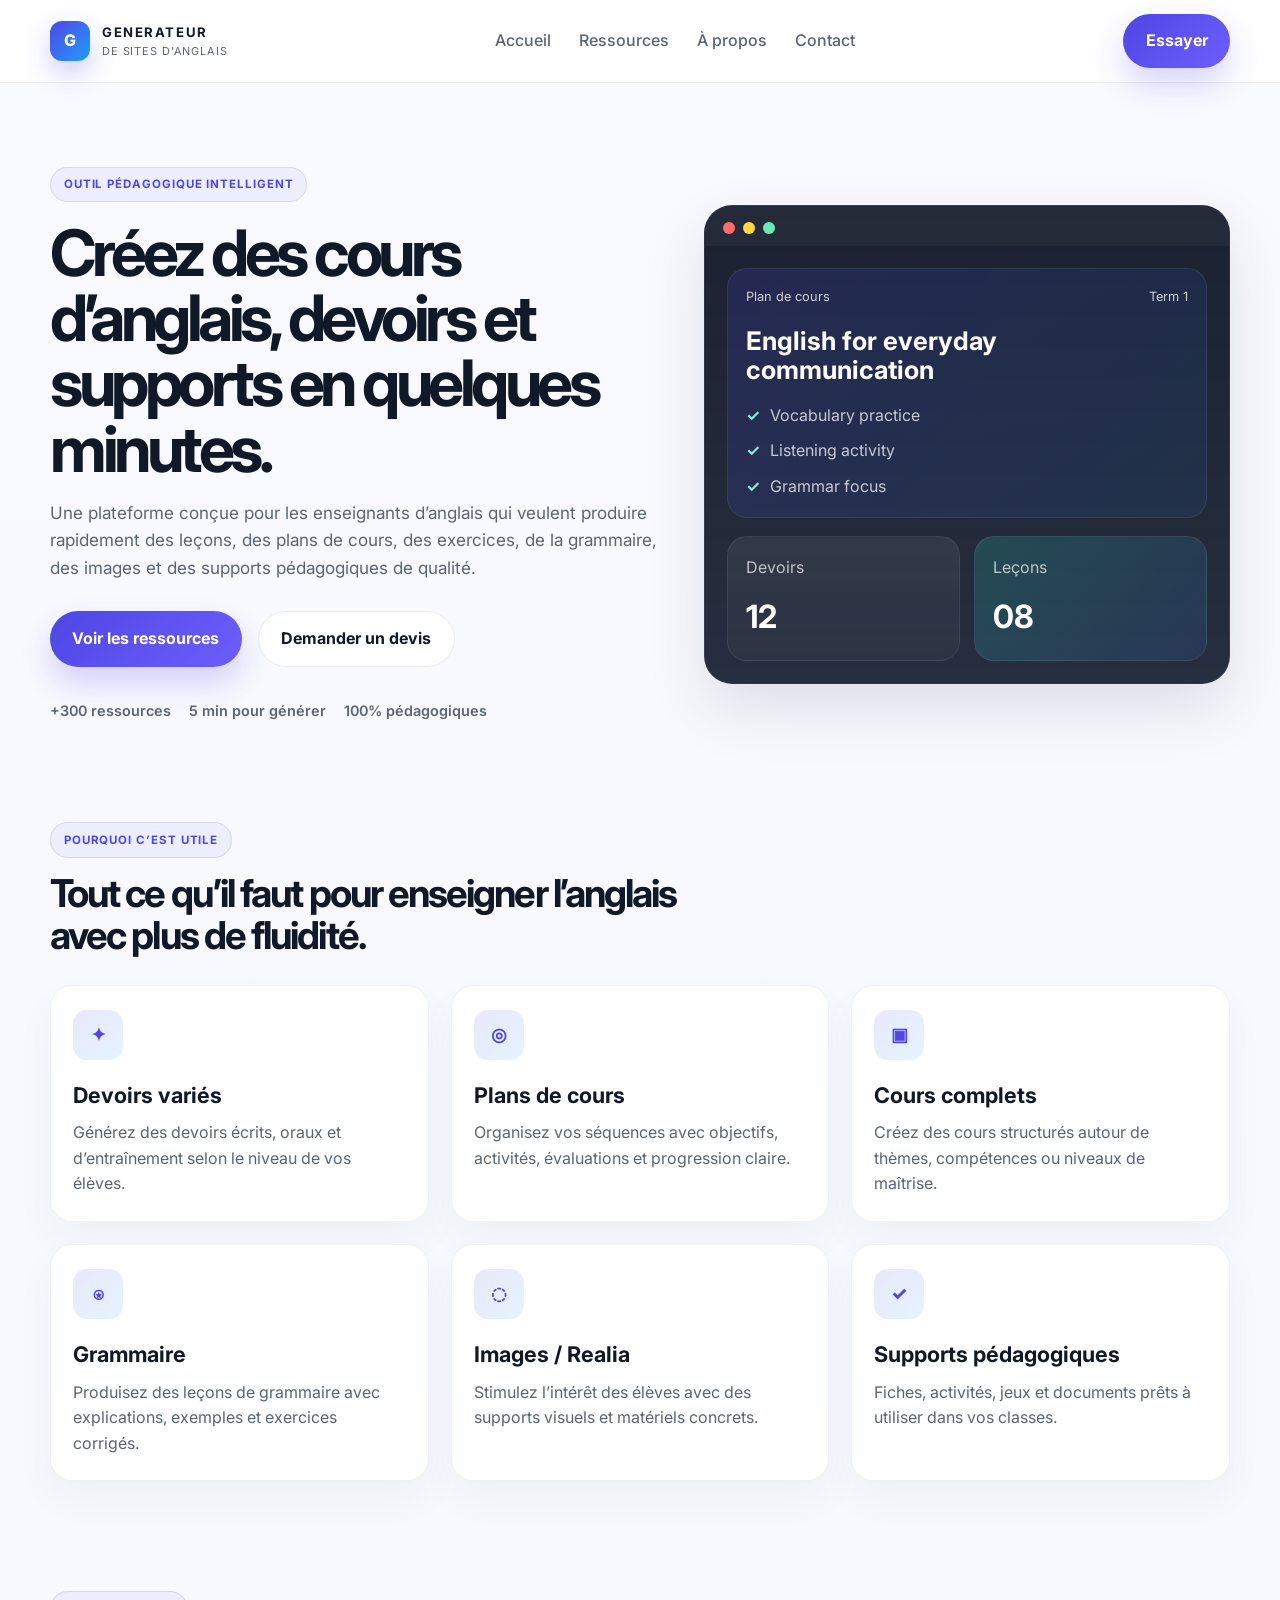
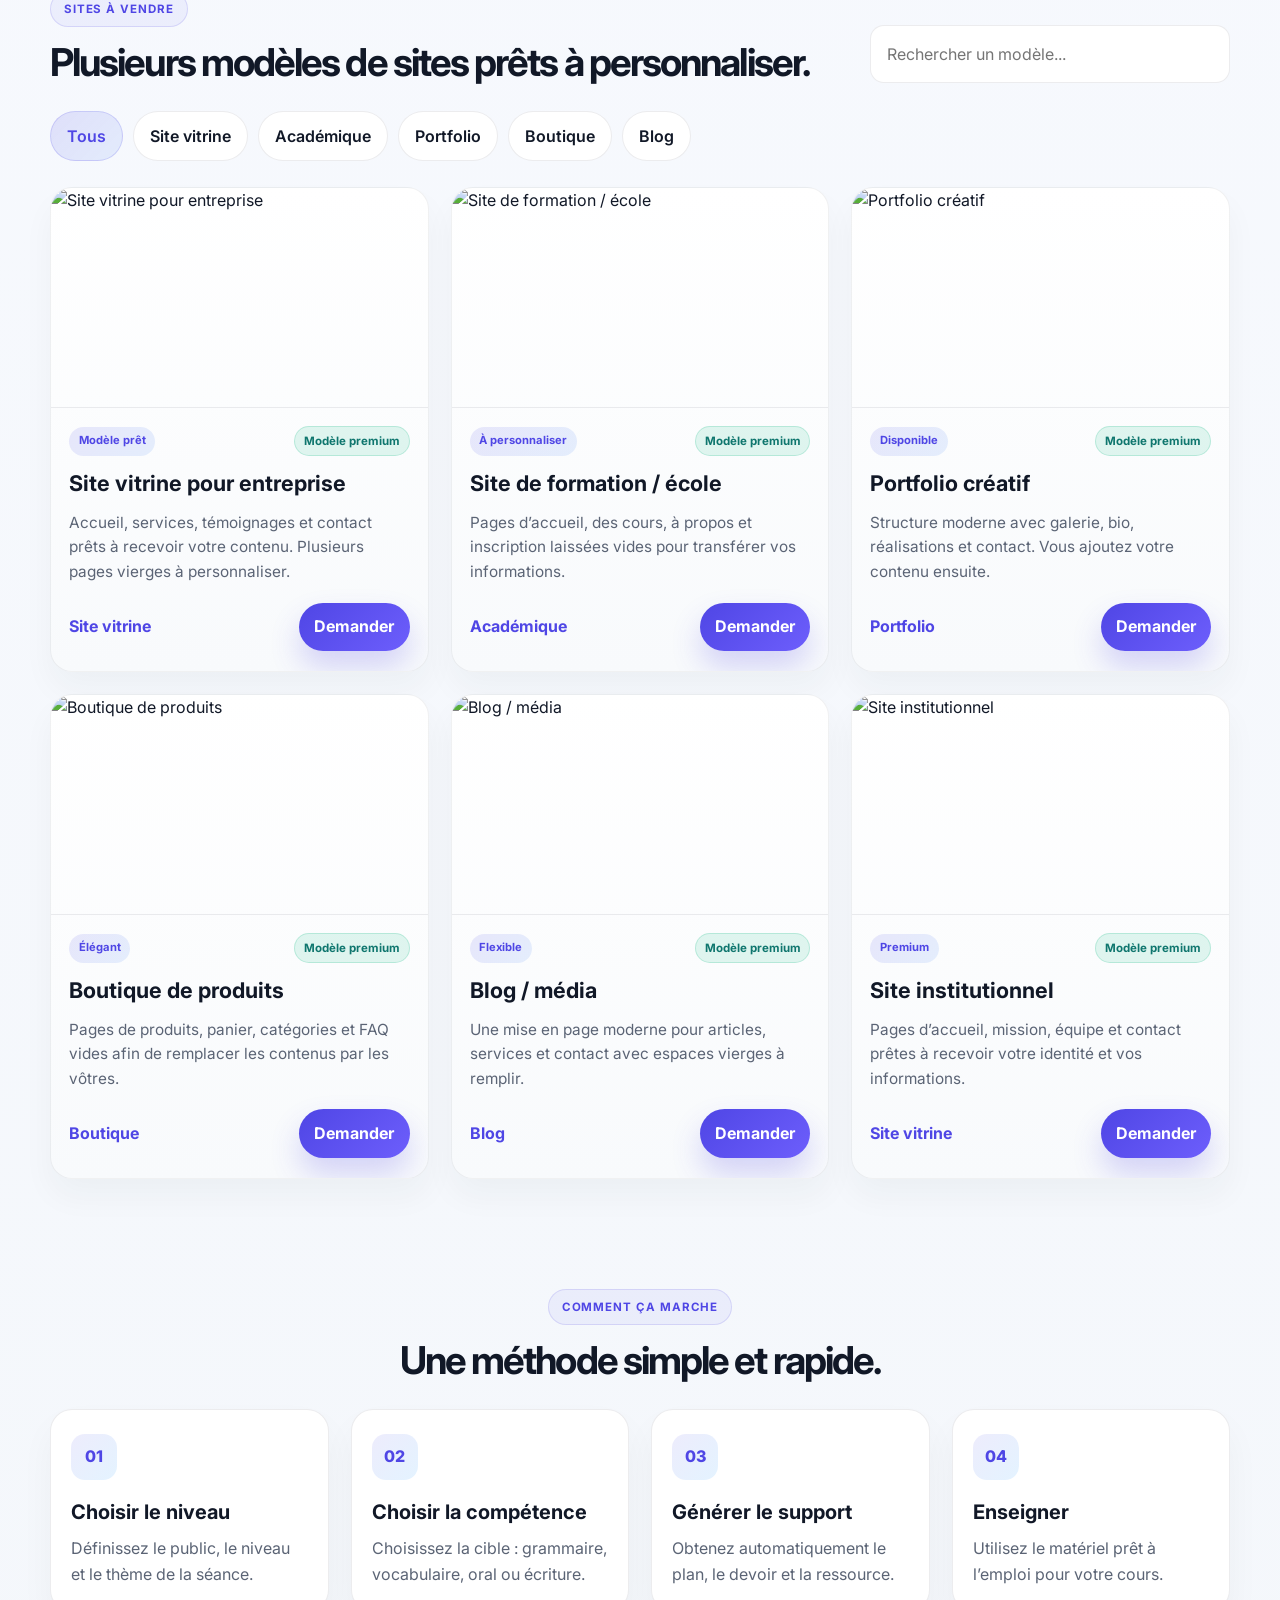
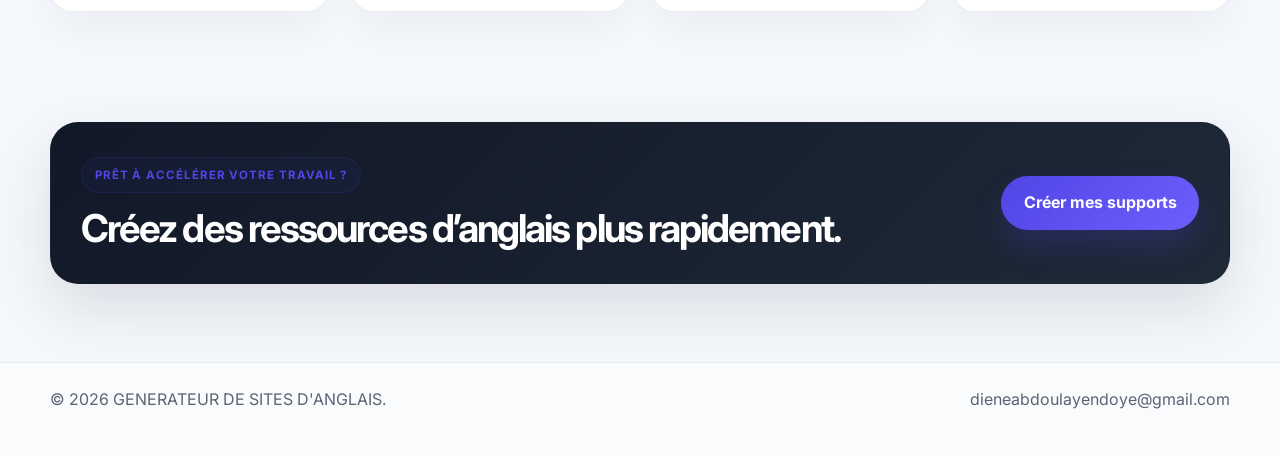
==== index.html @ 140371f3 "Initial commit" ====
<!DOCTYPE html>
<html lang="fr">
  <head>
    <meta charset="UTF-8" />
    <meta name="viewport" content="width=device-width, initial-scale=1.0" />
    <title>GENERATEUR DE SITES D'ANGLAIS</title>
    <meta
      name="description"
      content="Plateforme moderne pour professeurs d'anglais : générer des devoirs, plans de cours, leçons, grammaire, supports visuels et ressources pédagogiques."
    />
    <link rel="preconnect" href="https://fonts.googleapis.com" />
    <link rel="preconnect" href="https://fonts.gstatic.com" crossorigin />
    <link href="https://fonts.googleapis.com/css2?family=Inter:wght@400;500;600;700;800;900&display=swap" rel="stylesheet" />
    <link rel="stylesheet" href="styles.css" />
  </head>
  <body>
    <header class="site-header">
      <div class="container nav-wrap">
        <div class="brand" aria-label="Logo GENERATEUR DE SITES D'ANGLAIS">
          <span class="brand-mark">G</span>
          <div>
            <strong>GENERATEUR</strong>
            <small>DE SITES D'ANGLAIS</small>
          </div>
        </div>

        <nav class="main-nav" aria-label="Navigation principale">
          <a href="index.html">Accueil</a>
          <a href="products.html">Ressources</a>
          <a href="about.html">À propos</a>
          <a href="contact.html">Contact</a>
        </nav>

        <a class="btn btn-primary" href="contact.html">Essayer</a>
      </div>
    </header>

    <main>
      <section class="hero">
        <div class="container hero-grid">
          <div class="hero-copy">
            <span class="badge">Outil pédagogique intelligent</span>
            <h1>Créez des cours d’anglais, devoirs et supports en quelques minutes.</h1>
            <p>
              Une plateforme conçue pour les enseignants d’anglais qui veulent produire rapidement des leçons,
              des plans de cours, des exercices, de la grammaire, des images et des supports pédagogiques de qualité.
            </p>

            <div class="hero-actions">
              <a class="btn btn-primary" href="products.html">Voir les ressources</a>
              <a class="btn btn-secondary" href="https://wa.me/221776742507" target="_blank" rel="noreferrer">Demander un devis</a>
            </div>

            <div class="hero-trust">
              <span>+300 ressources</span>
              <span>5 min pour générer</span>
              <span>100% pédagogiques</span>
            </div>
          </div>

          <div class="hero-panel">
            <div class="panel-window">
              <div class="window-topbar">
                <span></span>
                <span></span>
                <span></span>
              </div>

              <div class="panel-body">
                <div class="panel-card large-card">
                  <div class="mini-head">
                    <p>Plan de cours</p>
                    <span>Term 1</span>
                  </div>
                  <h3>English for everyday communication</h3>
                  <ul>
                    <li>Vocabulary practice</li>
                    <li>Listening activity</li>
                    <li>Grammar focus</li>
                  </ul>
                </div>

                <div class="panel-grid">
                  <div class="panel-card small-card">
                    <span>Devoirs</span>
                    <strong> 12 </strong>
                  </div>
                  <div class="panel-card small-card accent">
                    <span>Leçons</span>
                    <strong> 08 </strong>
                  </div>
                </div>
              </div>
            </div>
          </div>
        </div>
      </section>

      <section class="features-section">
        <div class="container">
          <div class="section-intro">
            <span class="eyebrow">Pourquoi c’est utile</span>
            <h2>Tout ce qu’il faut pour enseigner l’anglais avec plus de fluidité.</h2>
          </div>

          <div class="features-grid">
            <article class="feature-card">
              <div class="feature-icon">✦</div>
              <h3>Devoirs variés</h3>
              <p>Générez des devoirs écrits, oraux et d’entraînement selon le niveau de vos élèves.</p>
            </article>
            <article class="feature-card">
              <div class="feature-icon">◎</div>
              <h3>Plans de cours</h3>
              <p>Organisez vos séquences avec objectifs, activités, évaluations et progression claire.</p>
            </article>
            <article class="feature-card">
              <div class="feature-icon">▣</div>
              <h3>Cours complets</h3>
              <p>Créez des cours structurés autour de thèmes, compétences ou niveaux de maîtrise.</p>
            </article>
            <article class="feature-card">
              <div class="feature-icon">⍟</div>
              <h3>Grammaire</h3>
              <p>Produisez des leçons de grammaire avec explications, exemples et exercices corrigés.</p>
            </article>
            <article class="feature-card">
              <div class="feature-icon">◌</div>
              <h3>Images / Realia</h3>
              <p>Stimulez l’intérêt des élèves avec des supports visuels et matériels concrets.</p>
            </article>
            <article class="feature-card">
              <div class="feature-icon">✓</div>
              <h3>Supports pédagogiques</h3>
              <p>Fiches, activités, jeux et documents prêts à utiliser dans vos classes.</p>
            </article>
          </div>
        </div>
      </section>

      <section class="catalog-section">
        <div class="container">
          <div class="section-intro split-intro">
            <div>
              <span class="eyebrow">Sites à vendre</span>
              <h2>Plusieurs modèles de sites prêts à personnaliser.</h2>
            </div>
            <div class="search-wrap">
              <input id="searchInput" type="search" placeholder="Rechercher un modèle..." aria-label="Rechercher un modèle" />
            </div>
          </div>

          <div class="filter-bar" aria-label="Catégories de sites">
            <button class="filter-btn active" type="button" data-filter="Tous">Tous</button>
            <button class="filter-btn" type="button" data-filter="Site vitrine">Site vitrine</button>
            <button class="filter-btn" type="button" data-filter="Académique">Académique</button>
            <button class="filter-btn" type="button" data-filter="Portfolio">Portfolio</button>
            <button class="filter-btn" type="button" data-filter="Boutique">Boutique</button>
            <button class="filter-btn" type="button" data-filter="Blog">Blog</button>
          </div>

          <div id="productGrid" class="product-grid" aria-live="polite"></div>
          <div id="noResults" class="no-results hidden">Aucune ressource ne correspond à votre recherche.</div>
        </div>
      </section>

      <section class="workflow-section">
        <div class="container">
          <div class="section-intro center-intro">
            <span class="eyebrow">Comment ça marche</span>
            <h2>Une méthode simple et rapide.</h2>
          </div>

          <div class="workflow-grid">
            <article class="workflow-step">
              <span>01</span>
              <h3>Choisir le niveau</h3>
              <p>Définissez le public, le niveau et le thème de la séance.</p>
            </article>
            <article class="workflow-step">
              <span>02</span>
              <h3>Choisir la compétence</h3>
              <p>Choisissez la cible : grammaire, vocabulaire, oral ou écriture.</p>
            </article>
            <article class="workflow-step">
              <span>03</span>
              <h3>Générer le support</h3>
              <p>Obtenez automatiquement le plan, le devoir et la ressource.</p>
            </article>
            <article class="workflow-step">
              <span>04</span>
              <h3>Enseigner</h3>
              <p>Utilisez le matériel prêt à l’emploi pour votre cours.</p>
            </article>
          </div>
        </div>
      </section>

      <section class="cta-section">
        <div class="container cta-box">
          <div>
            <span class="eyebrow">Prêt à accélérer votre travail ?</span>
            <h2>Créez des ressources d’anglais plus rapidement.</h2>
          </div>
          <a class="btn btn-primary" href="contact.html">Créer mes supports</a>
        </div>
      </section>
    </main>

    <footer class="site-footer">
      <div class="container footer-wrap">
        <p>© 2026 GENERATEUR DE SITES D'ANGLAIS.</p>
        <a href="mailto:dieneabdoulayendoye@gmail.com">dieneabdoulayendoye@gmail.com</a>
      </div>
    </footer>

    <script src="script.js"></script>
  </body>
</html>
---- styles.css ----
:root {
  --bg: #f4f7fb;
  --bg-soft: #edf3ff;
  --panel: #ffffff;
  --panel-alt: #f7f9fc;
  --primary: #4f46e5;
  --primary-dark: #312e81;
  --secondary: #1f9dff;
  --text: #111827;
  --muted: #5b6475;
  --line: rgba(17, 24, 39, 0.08);
  --shadow: 0 25px 60px rgba(31, 41, 55, 0.12);
  --success: #10b981;
}

* {
  box-sizing: border-box;
  margin: 0;
  padding: 0;
}

html {
  scroll-behavior: smooth;
}

body {
  font-family: "Inter", sans-serif;
  color: var(--text);
  background: linear-gradient(180deg, #f8faff 0%, #f4f7fb 100%);
  line-height: 1.6;
}

a {
  text-decoration: none;
  color: inherit;
}

img {
  max-width: 100%;
  display: block;
}

button,
input {
  font: inherit;
}

.container {
  width: min(1180px, calc(100% - 32px));
  margin: 0 auto;
}

.site-header {
  position: sticky;
  top: 0;
  z-index: 20;
  background: rgba(255, 255, 255, 0.8);
  backdrop-filter: blur(14px);
  border-bottom: 1px solid var(--line);
}

.nav-wrap {
  display: flex;
  align-items: center;
  justify-content: space-between;
  min-height: 82px;
  gap: 20px;
}

.brand {
  display: inline-flex;
  align-items: center;
  gap: 12px;
}

.brand strong {
  display: block;
  font-size: 0.82rem;
  letter-spacing: 0.12em;
}

.brand small {
  display: block;
  color: var(--muted);
  font-size: 0.68rem;
  letter-spacing: 0.08em;
}

.brand-mark {
  display: grid;
  place-items: center;
  width: 40px;
  height: 40px;
  border-radius: 12px;
  background: linear-gradient(135deg, var(--primary), var(--secondary));
  color: white;
  font-weight: 800;
  box-shadow: 0 12px 25px rgba(79, 70, 229, 0.25);
}

.main-nav {
  display: flex;
  align-items: center;
  gap: 28px;
  color: var(--muted);
}

.main-nav a {
  font-weight: 500;
  transition: color 0.2s ease;
}

.main-nav a:hover {
  color: var(--text);
}

.btn {
  display: inline-flex;
  justify-content: center;
  align-items: center;
  border-radius: 999px;
  padding: 0.9rem 1.4rem;
  font-weight: 700;
  transition: transform 0.2s ease, box-shadow 0.2s ease;
}

.btn:hover {
  transform: translateY(-1px);
}

.btn-primary {
  background: linear-gradient(135deg, var(--primary), #6d5efc);
  color: #fff;
  box-shadow: 0 16px 30px rgba(79, 70, 229, 0.22);
}

.btn-secondary {
  background: #fff;
  color: var(--text);
  border: 1px solid var(--line);
}

.hero {
  padding: 84px 0 68px;
}

.hero-grid {
  display: grid;
  grid-template-columns: 1.08fr 0.92fr;
  gap: 36px;
  align-items: center;
}

.badge {
  display: inline-flex;
  align-items: center;
  gap: 8px;
  padding: 0.45rem 0.8rem;
  border: 1px solid rgba(79, 70, 229, 0.14);
  border-radius: 999px;
  background: rgba(79, 70, 229, 0.06);
  color: var(--primary);
  font-weight: 700;
  font-size: 0.72rem;
  letter-spacing: 0.08em;
  text-transform: uppercase;
}

.hero-copy h1 {
  margin-top: 18px;
  font-size: clamp(2.8rem, 5vw, 5rem);
  line-height: 1.02;
  letter-spacing: -0.07em;
  max-width: 610px;
}

.hero-copy p {
  margin-top: 18px;
  max-width: 640px;
  color: var(--muted);
  font-size: 1.07rem;
}

.hero-actions {
  display: flex;
  flex-wrap: wrap;
  gap: 16px;
  margin-top: 30px;
}

.hero-trust {
  display: flex;
  flex-wrap: wrap;
  gap: 18px;
  margin-top: 32px;
  color: var(--muted);
  font-weight: 600;
  font-size: 0.9rem;
}

.hero-panel {
  display: flex;
  justify-content: center;
}

.panel-window {
  width: min(100%, 560px);
  background: linear-gradient(180deg, rgba(17, 24, 39, 0.96), rgba(15, 23, 42, 0.9));
  border: 1px solid rgba(255, 255, 255, 0.08);
  border-radius: 28px;
  box-shadow: var(--shadow);
  overflow: hidden;
}

.window-topbar {
  display: flex;
  gap: 8px;
  padding: 16px 18px 12px;
  background: rgba(255, 255, 255, 0.04);
}

.window-topbar span {
  width: 12px;
  height: 12px;
  display: inline-block;
  border-radius: 50%;
  background: rgba(255, 255, 255, 0.33);
}

.window-topbar span:nth-child(1) { background: #ff6b6b; }
.window-topbar span:nth-child(2) { background: #ffd93d; }
.window-topbar span:nth-child(3) { background: #6ee7b7; }

.panel-body {
  padding: 22px;
}

.panel-card {
  background: rgba(255, 255, 255, 0.04);
  border: 1px solid rgba(255, 255, 255, 0.08);
  border-radius: 20px;
  padding: 18px;
}

.large-card {
  background: linear-gradient(135deg, rgba(79, 70, 229, 0.18), rgba(31, 157, 255, 0.08));
}

.mini-head {
  display: flex;
  align-items: center;
  justify-content: space-between;
  gap: 12px;
  color: rgba(255, 255, 255, 0.78);
  font-size: 0.8rem;
  margin-bottom: 18px;
}

.large-card h3 {
  color: white;
  font-size: clamp(1.4rem, 2vw, 2.1rem);
  line-height: 1.15;
  margin-bottom: 18px;
}

.large-card ul {
  list-style: none;
  display: grid;
  gap: 10px;
  color: rgba(255, 255, 255, 0.74);
}

.large-card li::before {
  content: "✓";
  color: #8be7dd;
  margin-right: 10px;
  font-weight: 700;
}

.panel-grid {
  display: grid;
  grid-template-columns: repeat(2, minmax(0, 1fr));
  gap: 14px;
  margin-top: 18px;
}

.small-card {
  background: linear-gradient(180deg, rgba(255,255,255,0.07), rgba(255,255,255,0.03));
  color: white;
  display: flex;
  flex-direction: column;
  gap: 10px;
}

.small-card span {
  color: rgba(255,255,255,0.7);
}

.small-card strong {
  font-size: 2rem;
}

.small-card.accent {
  background: linear-gradient(135deg, rgba(45, 212, 191, 0.2), rgba(59, 130, 246, 0.12));
}

.eyebrow {
  display: inline-block;
  padding: 0.48rem 0.8rem;
  border-radius: 999px;
  border: 1px solid rgba(79, 70, 229, 0.15);
  background: rgba(79, 70, 229, 0.06);
  color: var(--primary);
  font-size: 0.72rem;
  font-weight: 700;
  letter-spacing: 0.08em;
  text-transform: uppercase;
}

.features-section,
.catalog-section,
.workflow-section,
.cta-section {
  padding: 32px 0 78px;
}

.section-intro {
  max-width: 700px;
  margin-bottom: 28px;
}

.section-intro h2 {
  margin-top: 14px;
  font-size: clamp(2.1rem, 3vw, 3rem);
  line-height: 1.1;
  letter-spacing: -0.05em;
}

.split-intro {
  max-width: none;
  display: flex;
  align-items: end;
  justify-content: space-between;
  gap: 16px;
}

.center-intro {
  max-width: none;
  text-align: center;
}

.features-grid {
  display: grid;
  grid-template-columns: repeat(3, minmax(0, 1fr));
  gap: 22px;
}

.feature-card {
  background: var(--panel);
  border: 1px solid var(--line);
  border-radius: 22px;
  padding: 24px 22px;
  box-shadow: 0 18px 40px rgba(31, 41, 55, 0.04);
}

.feature-icon {
  width: 50px;
  height: 50px;
  display: grid;
  place-items: center;
  border-radius: 14px;
  margin-bottom: 18px;
  background: linear-gradient(135deg, rgba(79, 70, 229, 0.12), rgba(31, 157, 255, 0.12));
  color: var(--primary);
  font-weight: 800;
  font-size: 1.15rem;
}

.feature-card h3 {
  font-size: 1.35rem;
  margin-bottom: 8px;
}

.feature-card p {
  color: var(--muted);
}

.search-wrap {
  width: min(100%, 360px);
}

.search-wrap input {
  width: 100%;
  border: 1px solid var(--line);
  border-radius: 14px;
  background: var(--panel);
  padding: 0.95rem 1rem;
  color: var(--text);
  outline: none;
}

.filter-bar {
  display: flex;
  flex-wrap: wrap;
  gap: 10px;
  margin-bottom: 26px;
}

.filter-btn {
  border: 1px solid var(--line);
  background: #fff;
  border-radius: 999px;
  color: var(--text);
  padding: 0.7rem 1rem;
  font-weight: 600;
  cursor: pointer;
  transition: all 0.2s ease;
}

.filter-btn.active,
.filter-btn:hover {
  background: linear-gradient(135deg, rgba(79, 70, 229, 0.12), rgba(31, 157, 255, 0.1));
  border-color: rgba(79, 70, 229, 0.18);
  color: var(--primary);
}

.product-grid {
  display: grid;
  grid-template-columns: repeat(3, minmax(0, 1fr));
  gap: 22px;
}

.product-card {
  background: var(--panel);
  border: 1px solid var(--line);
  border-radius: 22px;
  box-shadow: 0 18px 32px rgba(31, 41, 55, 0.04);
  overflow: hidden;
  transition: transform 0.2s ease, box-shadow 0.2s ease;
}

.product-card:hover {
  transform: translateY(-4px);
  box-shadow: 0 20px 40px rgba(31, 41, 55, 0.08);
}

.product-card img {
  height: 220px;
  width: 100%;
  object-fit: cover;
}

.product-body {
  padding: 18px 18px 20px;
}

.card-meta {
  display: flex;
  align-items: center;
  justify-content: space-between;
  gap: 12px;
  margin-bottom: 10px;
}

.tag {
  display: inline-flex;
  padding: 0.35rem 0.6rem;
  border-radius: 999px;
  background: rgba(79, 70, 229, 0.08);
  color: var(--primary);
  font-size: 0.7rem;
  font-weight: 700;
}

.card-status {
  color: #0f766e;
  font-weight: 700;
  font-size: 0.72rem;
  background: rgba(16, 185, 129, 0.12);
  border: 1px solid rgba(16, 185, 129, 0.2);
  border-radius: 999px;
  padding: 0.3rem 0.55rem;
}

.product-card {
  background: linear-gradient(180deg, #ffffff 0%, #f8fafc 100%);
}

.product-card img {
  border-bottom: 1px solid rgba(15, 23, 42, 0.08);
}

.tag {
  background: linear-gradient(135deg, rgba(79, 70, 229, 0.12), rgba(59, 130, 246, 0.12));
  color: var(--primary);
}

.card-action {
  color: #0f172a;
}

.filter-btn.active,
.filter-btn:hover {
  background: linear-gradient(135deg, rgba(79, 70, 229, 0.14), rgba(59, 130, 246, 0.1));
}

.feature-card,
.workflow-step,
.product-card,
.cta-box {
  border: 1px solid rgba(15, 23, 42, 0.06);
}

.product-card h3 {
  margin: 8px 0 10px;
  font-size: 1.35rem;
}

.product-card p {
  color: var(--muted);
  font-size: 0.96rem;
}

.card-footer {
  display: flex;
  align-items: center;
  justify-content: space-between;
  gap: 12px;
  margin-top: 18px;
}

.card-action {
  color: var(--primary);
  font-weight: 700;
}

.card-footer .btn {
  padding: 0.72rem 0.95rem;
}

.no-results {
  border: 1px dashed var(--line);
  border-radius: 18px;
  padding: 28px;
  text-align: center;
  color: var(--muted);
  background: rgba(255,255,255,0.4);
  margin-top: 18px;
}

.hidden {
  display: none;
}

.workflow-grid {
  display: grid;
  grid-template-columns: repeat(4, minmax(0, 1fr));
  gap: 22px;
}

.workflow-step {
  background: var(--panel);
  border: 1px solid var(--line);
  border-radius: 22px;
  padding: 24px 20px;
  box-shadow: 0 18px 35px rgba(31, 41, 55, 0.04);
}

.workflow-step span {
  display: inline-flex;
  width: 46px;
  height: 46px;
  align-items: center;
  justify-content: center;
  border-radius: 14px;
  background: linear-gradient(135deg, rgba(79, 70, 229, 0.1), rgba(31, 157, 255, 0.12));
  color: var(--primary);
  font-weight: 800;
  margin-bottom: 16px;
}

.workflow-step h3 {
  font-size: 1.25rem;
  margin-bottom: 8px;
}

.workflow-step p {
  color: var(--muted);
}

.cta-box {
  display: flex;
  align-items: center;
  justify-content: space-between;
  gap: 20px;
  background: linear-gradient(135deg, #111827 0%, #1f2937 100%);
  color: white;
  border-radius: 28px;
  padding: 34px 30px;
  box-shadow: var(--shadow);
}

.cta-box h2 {
  margin-top: 14px;
  font-size: clamp(2rem, 3vw, 2.7rem);
  line-height: 1.1;
  letter-spacing: -0.05em;
}

.site-footer {
  border-top: 1px solid var(--line);
  background: rgba(255,255,255,0.5);
  padding: 24px 0 42px;
}

.footer-wrap {
  display: flex;
  align-items: center;
  justify-content: space-between;
  gap: 16px;
  color: var(--muted);
}

@media (max-width: 980px) {
  .hero-grid,
  .features-grid,
  .product-grid,
  .workflow-grid {
    grid-template-columns: 1fr 1fr;
  }

  .hero-grid {
    grid-template-columns: 1fr;
  }
}

@media (max-width: 720px) {
  .main-nav {
    display: none;
  }

  .split-intro,
  .cta-box,
  .footer-wrap {
    flex-direction: column;
    align-items: flex-start;
  }

  .features-grid,
  .product-grid,
  .workflow-grid {
    grid-template-columns: 1fr;
  }

  .hero {
    padding-top: 54px;
  }

  .search-wrap {
    width: 100%;
  }
}
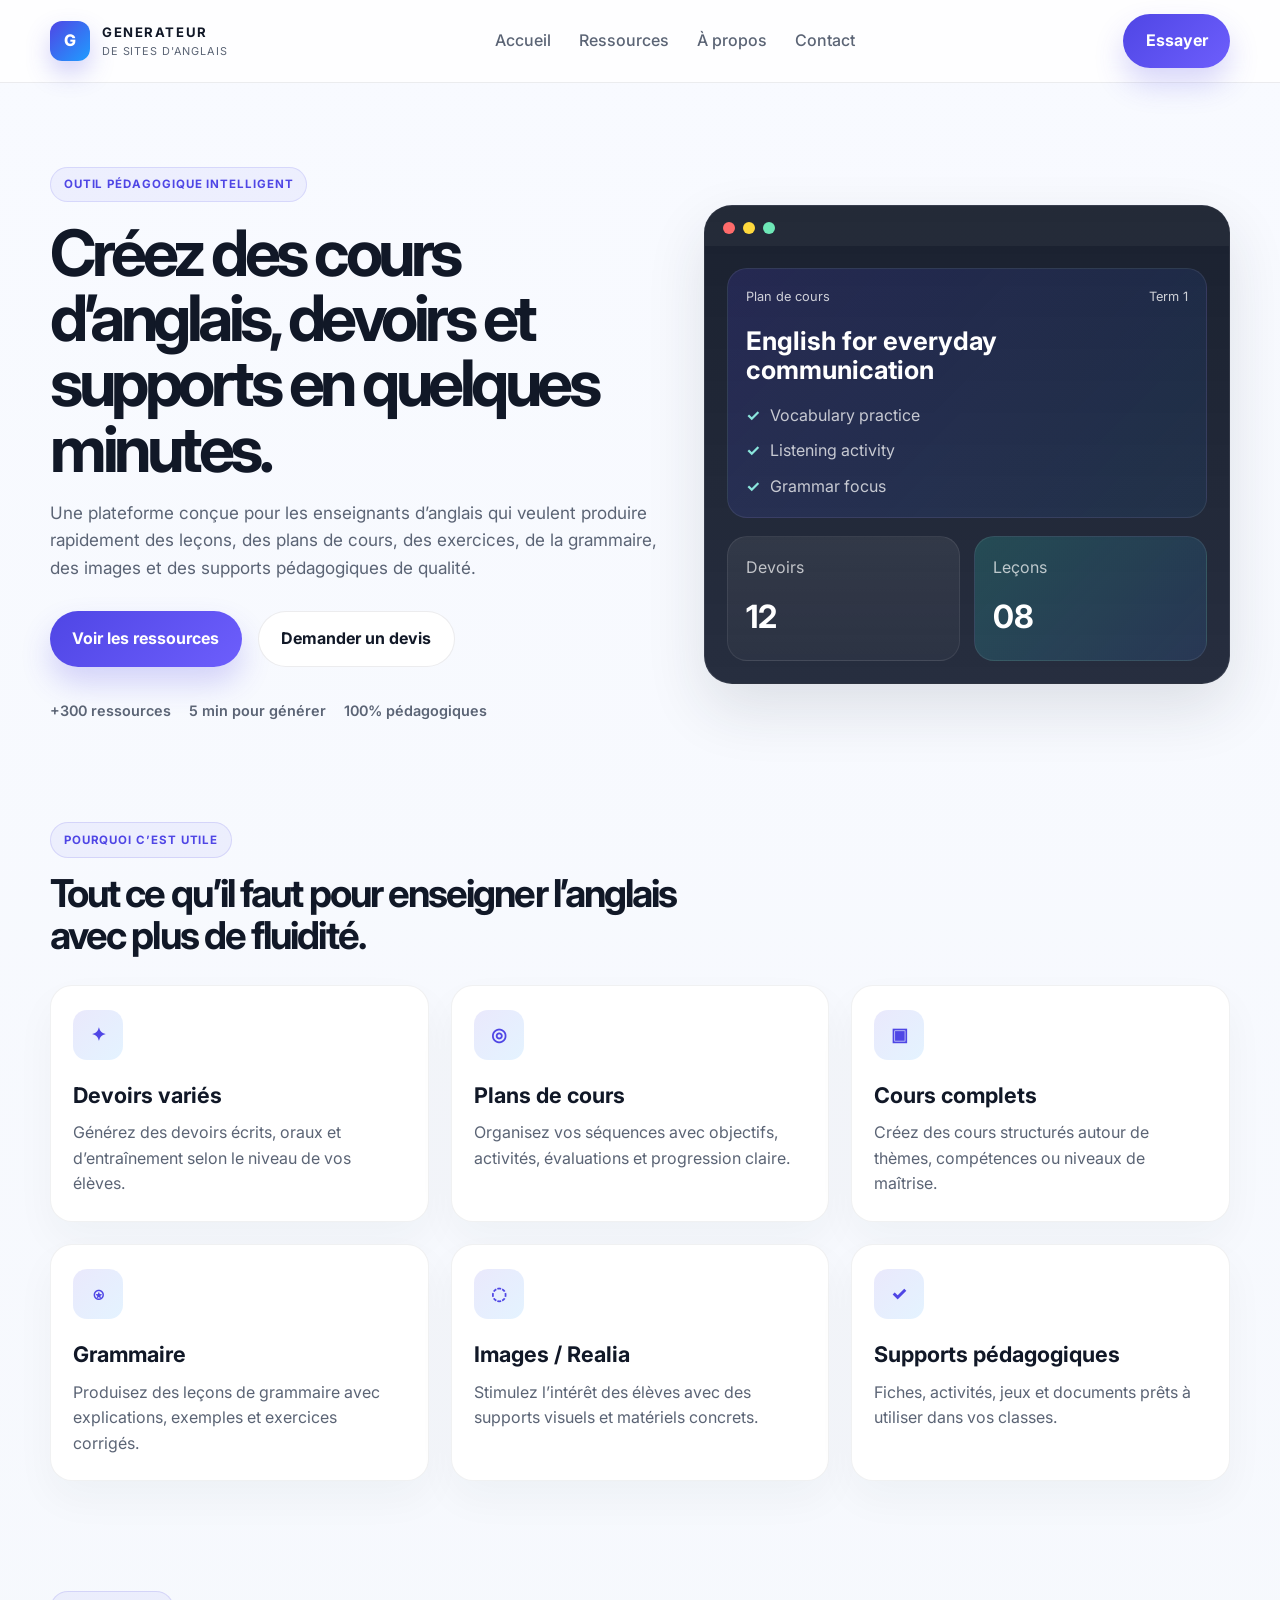
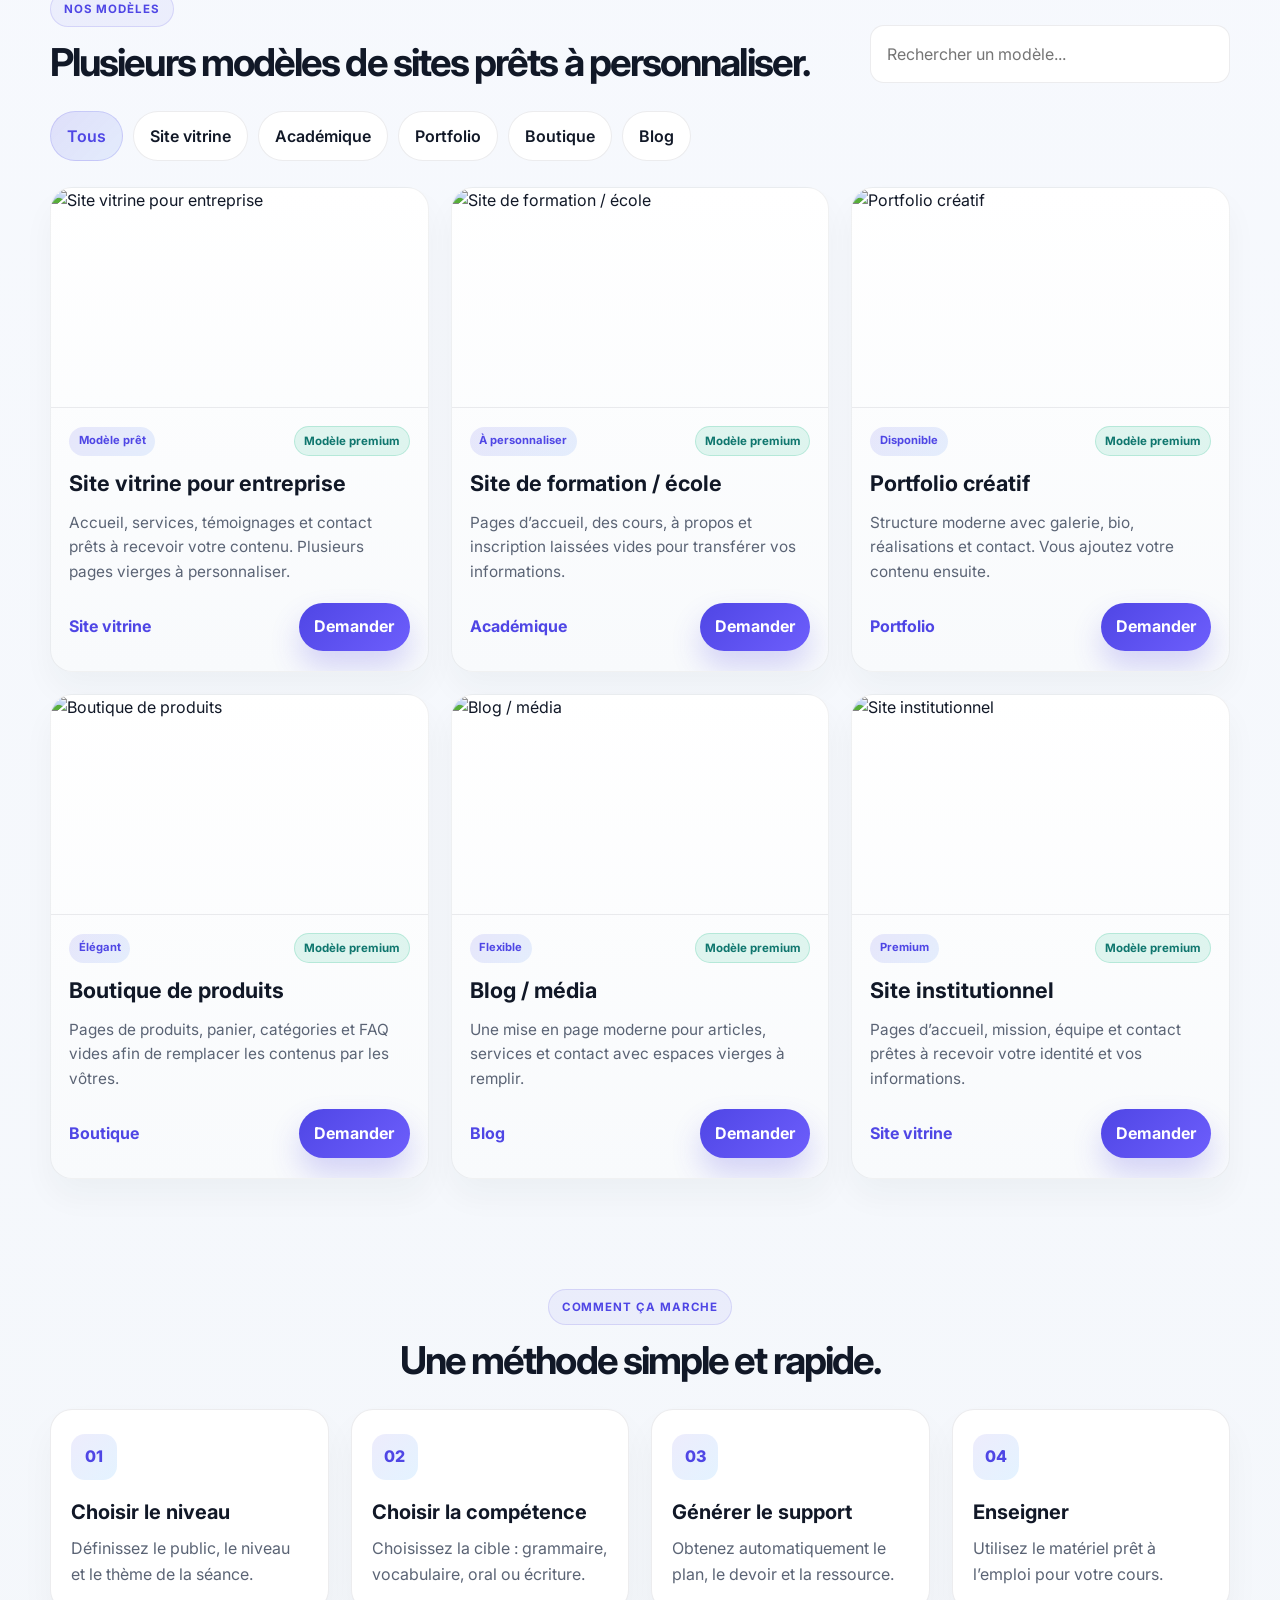
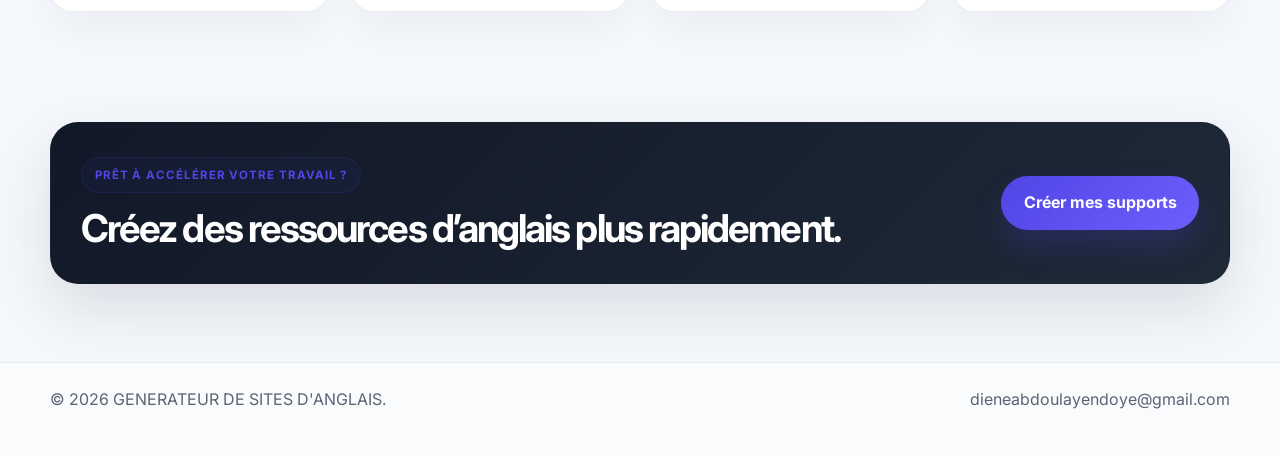
==== commit e7ba5b78: "Refine branding and final visual polish" ====
--- a/index.html
+++ b/index.html
@@ -142,7 +142,7 @@
         <div class="container">
           <div class="section-intro split-intro">
             <div>
-              <span class="eyebrow">Sites à vendre</span>
+              <span class="eyebrow">Nos modèles</span>
               <h2>Plusieurs modèles de sites prêts à personnaliser.</h2>
             </div>
             <div class="search-wrap">
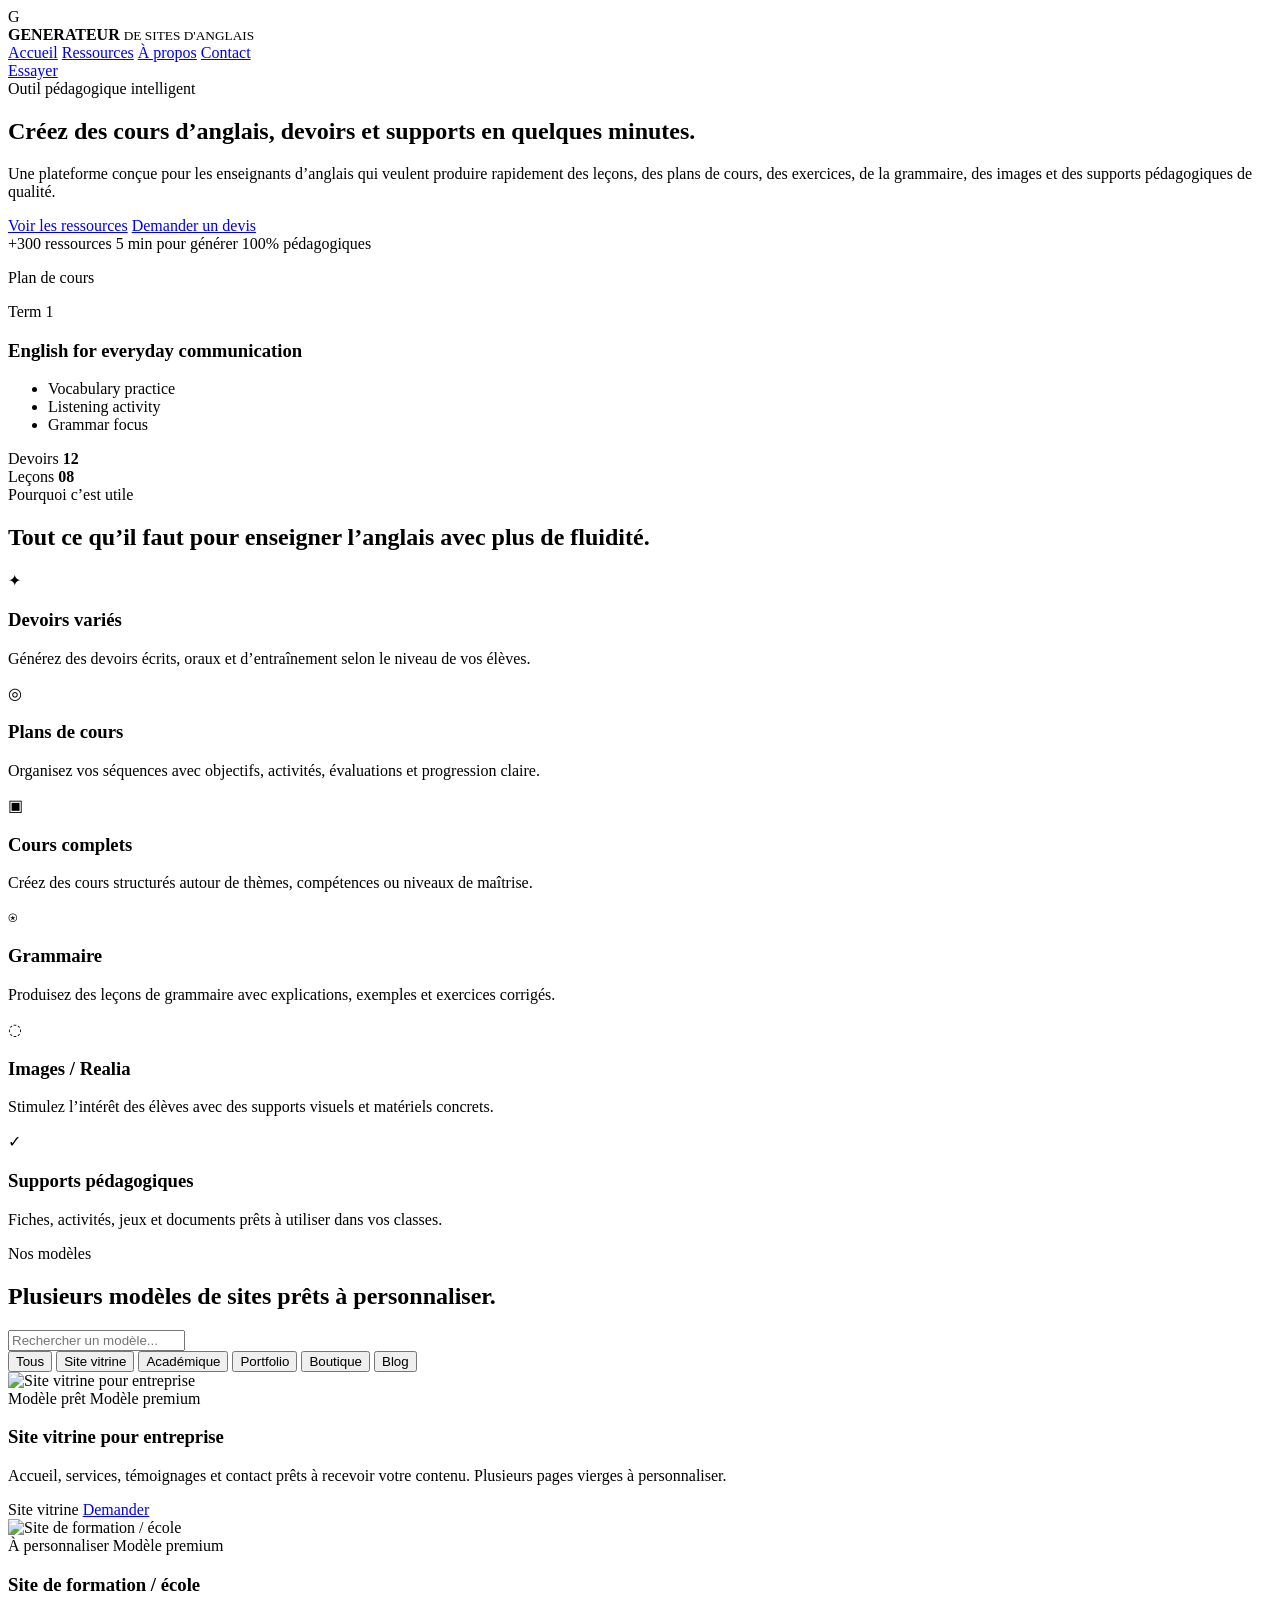
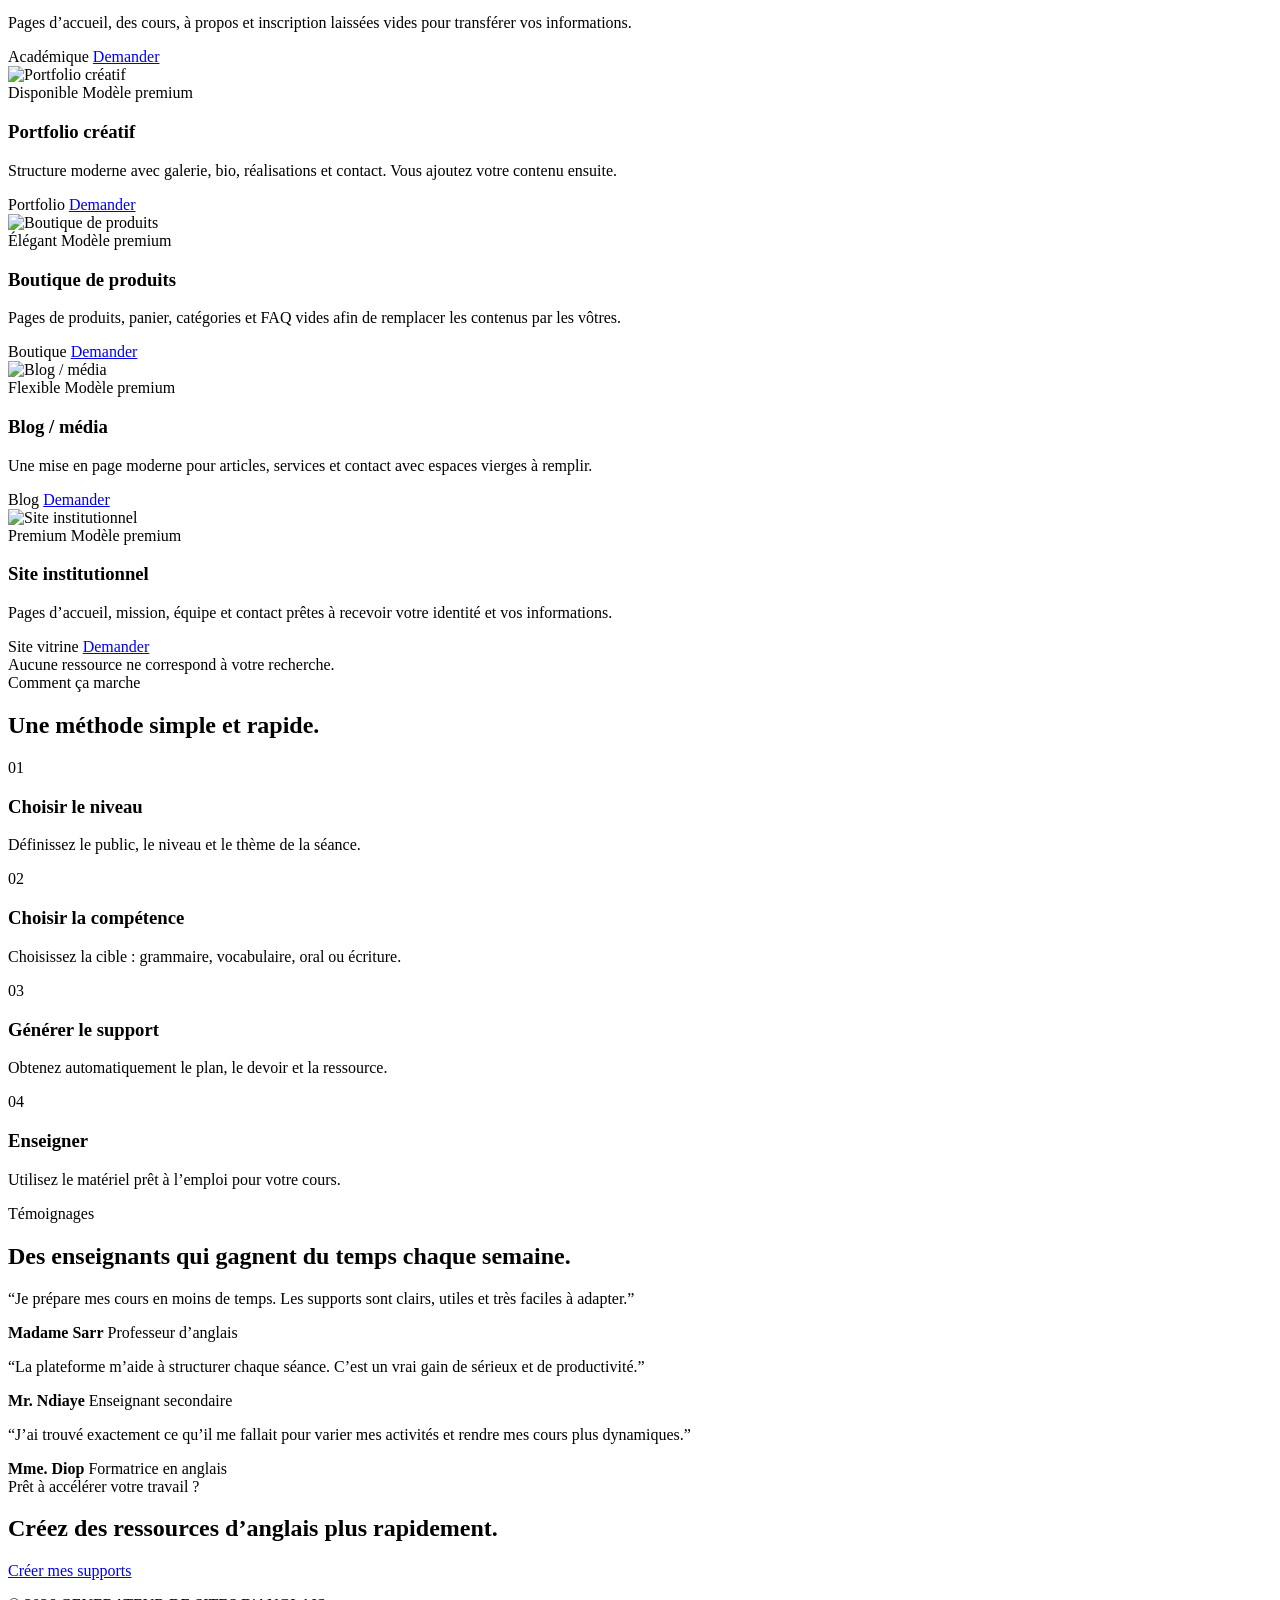
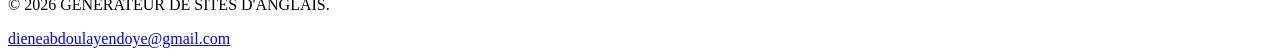
==== commit c40ba916: "Add testimonials and final polish" ====
--- a/index.html
+++ b/index.html
@@ -196,6 +196,39 @@
         </div>
       </section>
 
+      <section class="testimonials-section">
+        <div class="container">
+          <div class="section-intro center-intro">
+            <span class="eyebrow">Témoignages</span>
+            <h2>Des enseignants qui gagnent du temps chaque semaine.</h2>
+          </div>
+
+          <div class="testimonial-grid">
+            <article class="testimonial-card">
+              <p>“Je prépare mes cours en moins de temps. Les supports sont clairs, utiles et très faciles à adapter.”</p>
+              <div>
+                <strong>Madame Sarr</strong>
+                <span>Professeur d’anglais</span>
+              </div>
+            </article>
+            <article class="testimonial-card">
+              <p>“La plateforme m’aide à structurer chaque séance. C’est un vrai gain de sérieux et de productivité.”</p>
+              <div>
+                <strong>Mr. Ndiaye</strong>
+                <span>Enseignant secondaire</span>
+              </div>
+            </article>
+            <article class="testimonial-card">
+              <p>“J’ai trouvé exactement ce qu’il me fallait pour varier mes activités et rendre mes cours plus dynamiques.”</p>
+              <div>
+                <strong>Mme. Diop</strong>
+                <span>Formatrice en anglais</span>
+              </div>
+            </article>
+          </div>
+        </div>
+      </section>
+
       <section class="cta-section">
         <div class="container cta-box">
           <div>
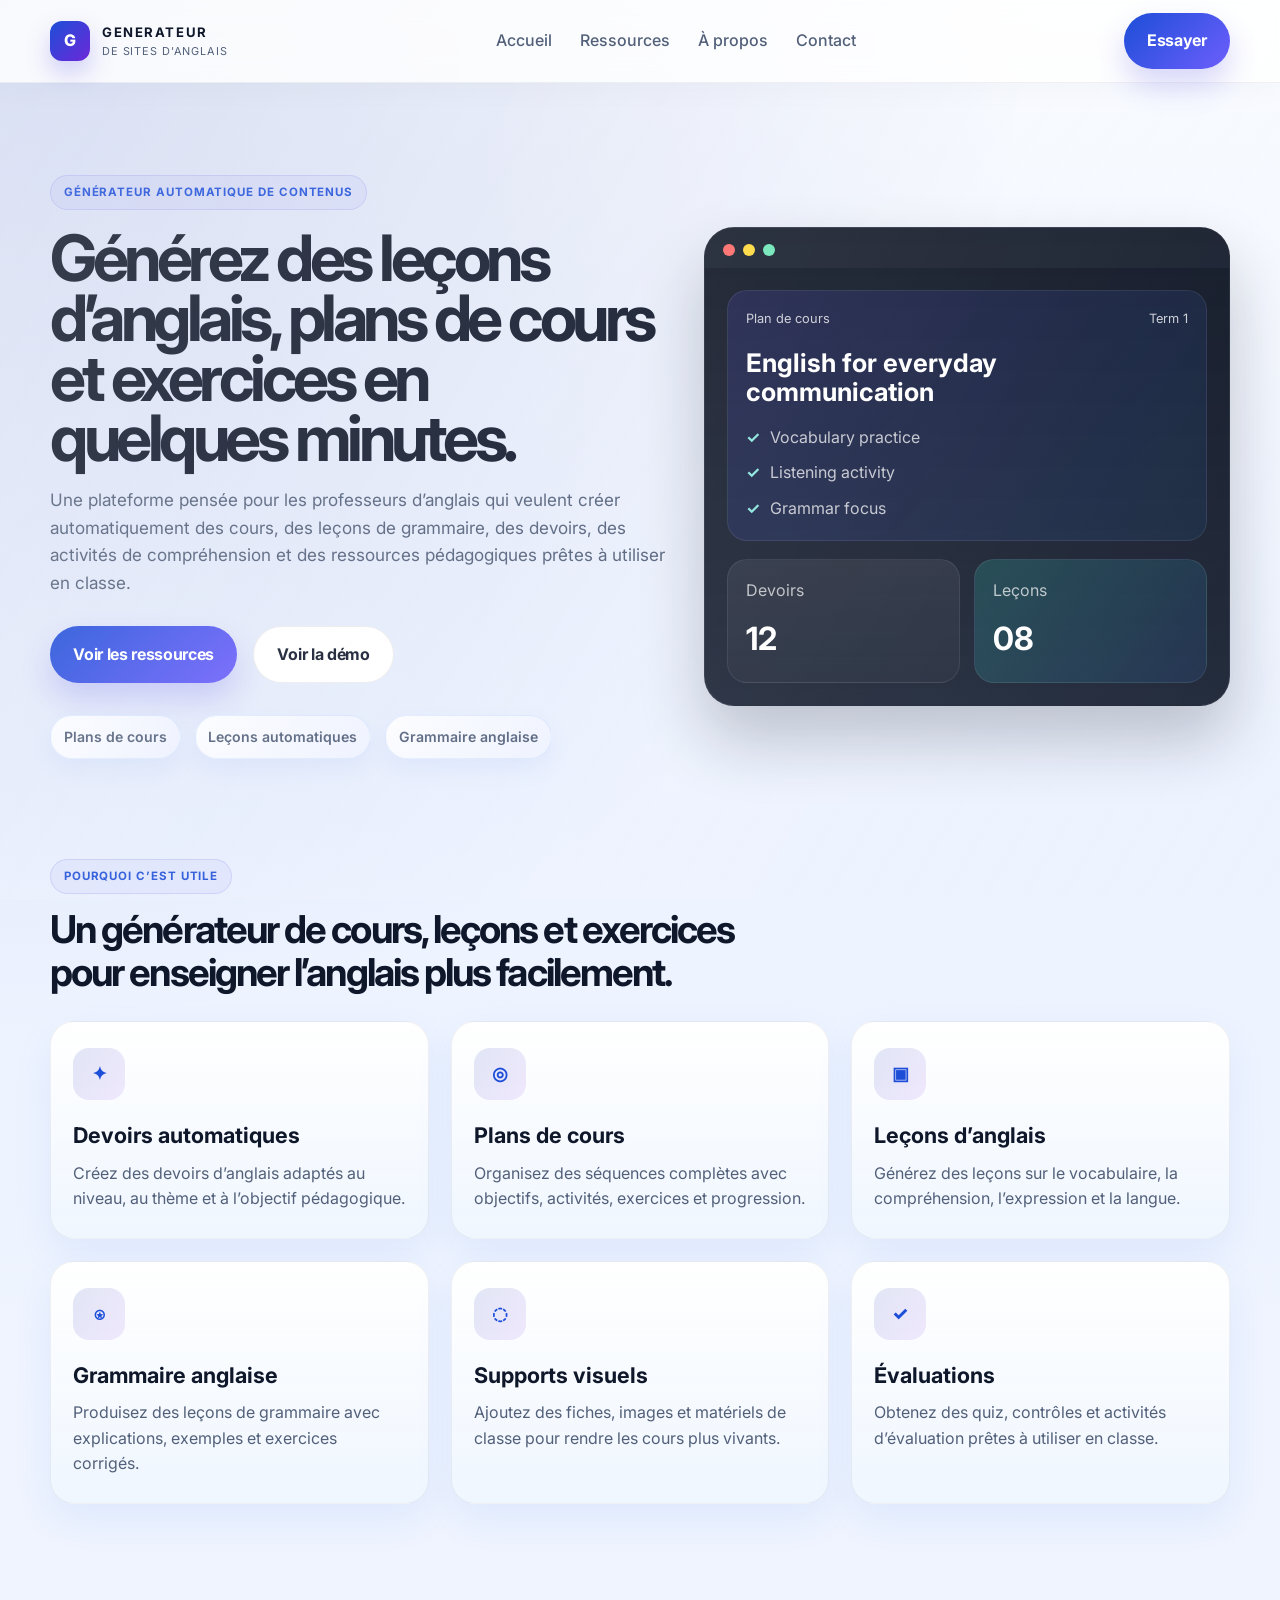
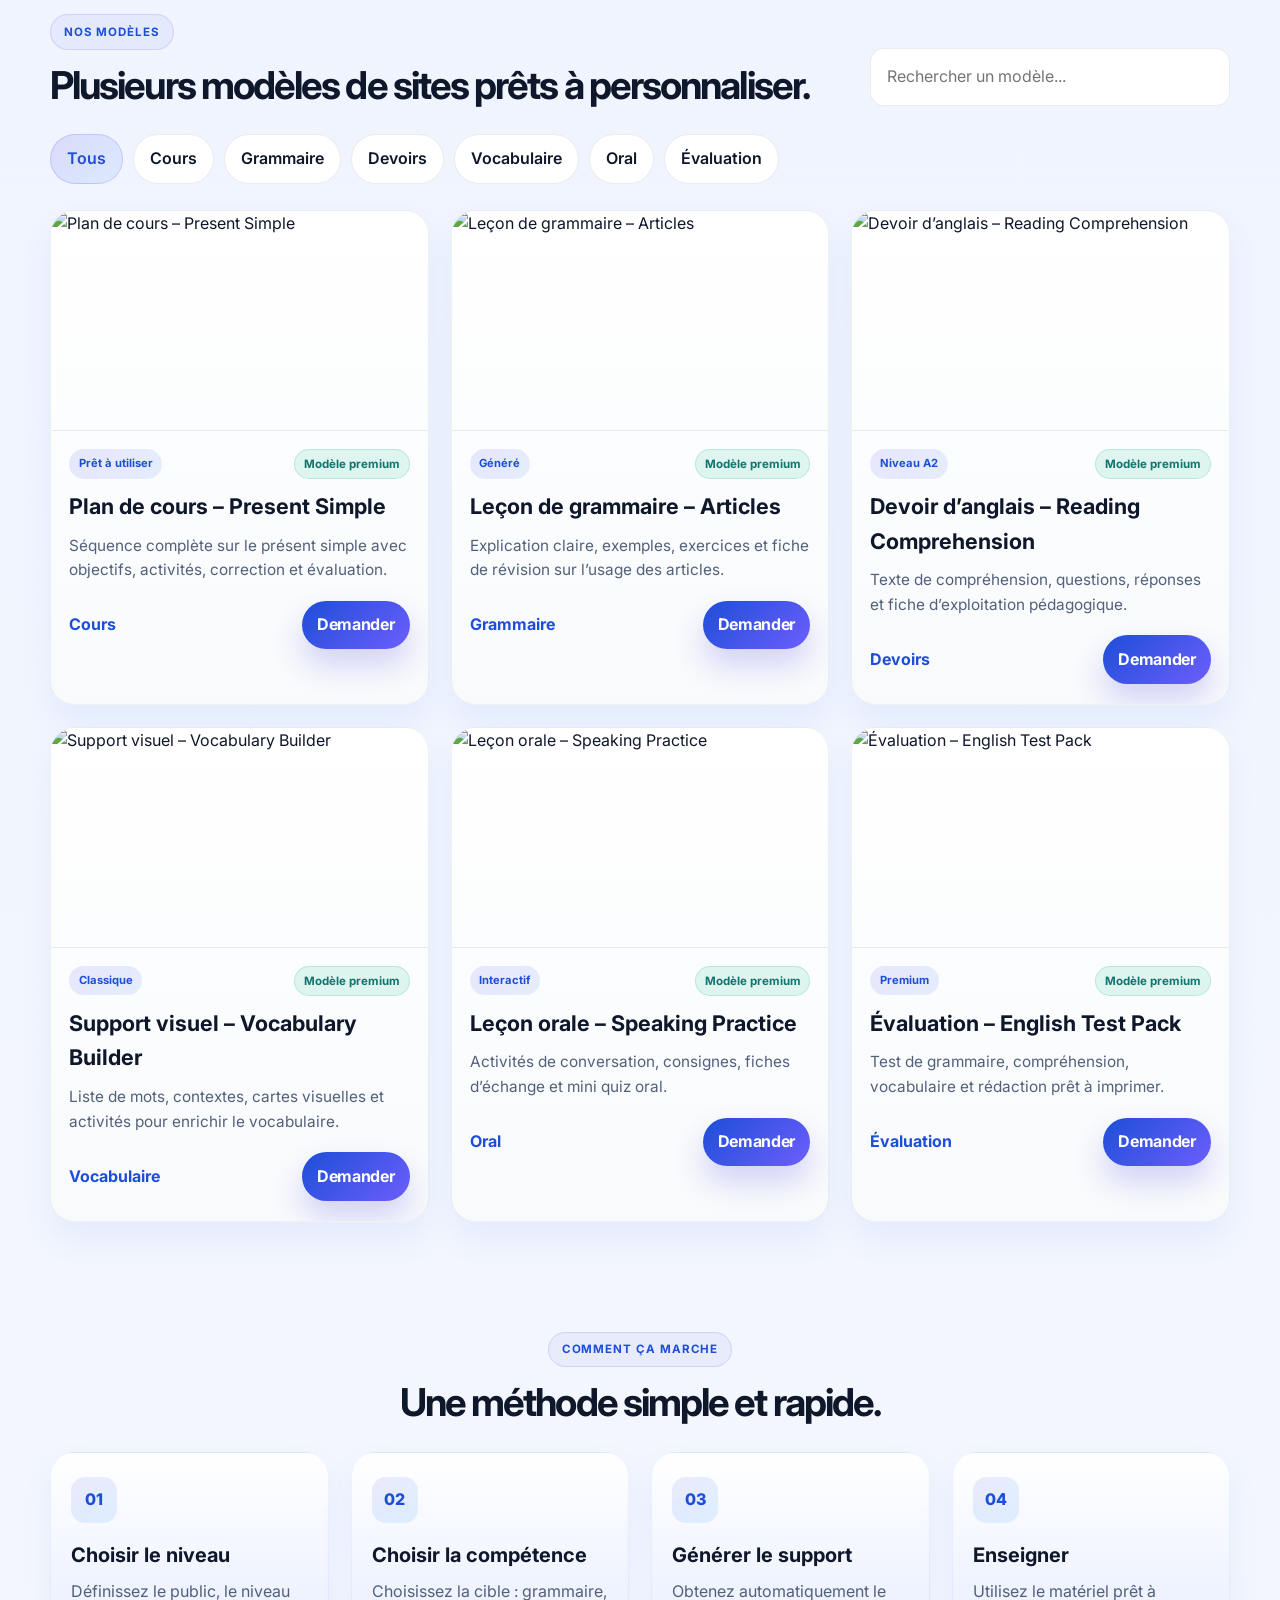
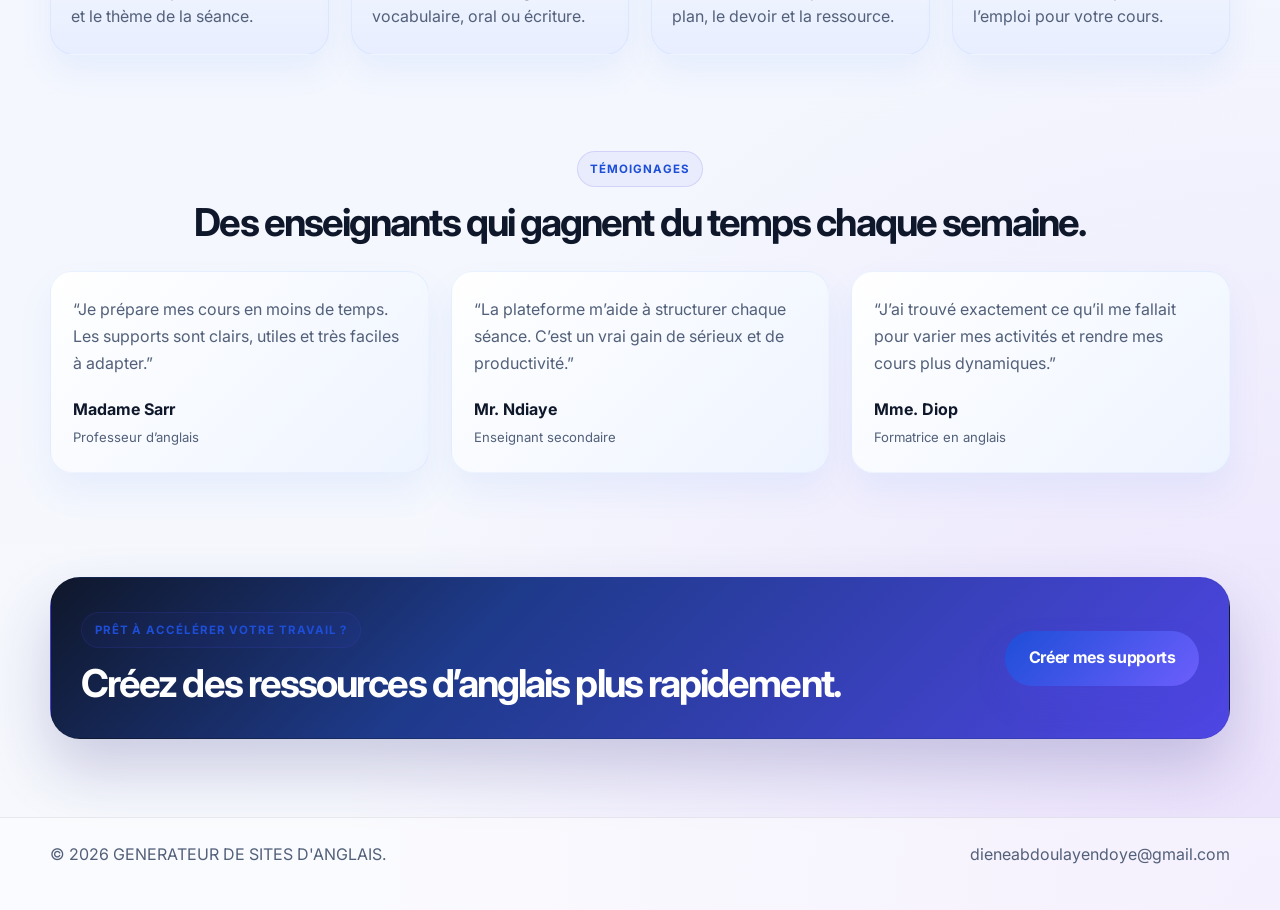
==== commit 5508aaad: "Align messaging to English lessons generator" ====
--- a/index.html
+++ b/index.html
@@ -39,22 +39,23 @@
       <section class="hero">
         <div class="container hero-grid">
           <div class="hero-copy">
-            <span class="badge">Outil pédagogique intelligent</span>
-            <h1>Créez des cours d’anglais, devoirs et supports en quelques minutes.</h1>
+            <span class="badge">Générateur automatique de contenus</span>
+            <h1>Générez des leçons d’anglais, plans de cours et exercices en quelques minutes.</h1>
             <p>
-              Une plateforme conçue pour les enseignants d’anglais qui veulent produire rapidement des leçons,
-              des plans de cours, des exercices, de la grammaire, des images et des supports pédagogiques de qualité.
+              Une plateforme pensée pour les professeurs d’anglais qui veulent créer automatiquement des cours,
+              des leçons de grammaire, des devoirs, des activités de compréhension et des ressources pédagogiques
+              prêtes à utiliser en classe.
             </p>
 
             <div class="hero-actions">
               <a class="btn btn-primary" href="products.html">Voir les ressources</a>
-              <a class="btn btn-secondary" href="https://wa.me/221776742507" target="_blank" rel="noreferrer">Demander un devis</a>
+              <a class="btn btn-secondary" href="https://english-devoirs-s-n-gal-471293805973.europe-west2.run.app/" target="_blank" rel="noreferrer">Voir la démo</a>
             </div>
 
             <div class="hero-trust">
-              <span>+300 ressources</span>
-              <span>5 min pour générer</span>
-              <span>100% pédagogiques</span>
+              <span>Plans de cours</span>
+              <span>Leçons automatiques</span>
+              <span>Grammaire anglaise</span>
             </div>
           </div>
 
@@ -100,39 +101,39 @@
         <div class="container">
           <div class="section-intro">
             <span class="eyebrow">Pourquoi c’est utile</span>
-            <h2>Tout ce qu’il faut pour enseigner l’anglais avec plus de fluidité.</h2>
+            <h2>Un générateur de cours, leçons et exercices pour enseigner l’anglais plus facilement.</h2>
           </div>
 
           <div class="features-grid">
             <article class="feature-card">
               <div class="feature-icon">✦</div>
-              <h3>Devoirs variés</h3>
-              <p>Générez des devoirs écrits, oraux et d’entraînement selon le niveau de vos élèves.</p>
+              <h3>Devoirs automatiques</h3>
+              <p>Créez des devoirs d’anglais adaptés au niveau, au thème et à l’objectif pédagogique.</p>
             </article>
             <article class="feature-card">
               <div class="feature-icon">◎</div>
               <h3>Plans de cours</h3>
-              <p>Organisez vos séquences avec objectifs, activités, évaluations et progression claire.</p>
+              <p>Organisez des séquences complètes avec objectifs, activités, exercices et progression.</p>
             </article>
             <article class="feature-card">
               <div class="feature-icon">▣</div>
-              <h3>Cours complets</h3>
-              <p>Créez des cours structurés autour de thèmes, compétences ou niveaux de maîtrise.</p>
+              <h3>Leçons d’anglais</h3>
+              <p>Générez des leçons sur le vocabulaire, la compréhension, l’expression et la langue.</p>
             </article>
             <article class="feature-card">
               <div class="feature-icon">⍟</div>
-              <h3>Grammaire</h3>
+              <h3>Grammaire anglaise</h3>
               <p>Produisez des leçons de grammaire avec explications, exemples et exercices corrigés.</p>
             </article>
             <article class="feature-card">
               <div class="feature-icon">◌</div>
-              <h3>Images / Realia</h3>
-              <p>Stimulez l’intérêt des élèves avec des supports visuels et matériels concrets.</p>
+              <h3>Supports visuels</h3>
+              <p>Ajoutez des fiches, images et matériels de classe pour rendre les cours plus vivants.</p>
             </article>
             <article class="feature-card">
               <div class="feature-icon">✓</div>
-              <h3>Supports pédagogiques</h3>
-              <p>Fiches, activités, jeux et documents prêts à utiliser dans vos classes.</p>
+              <h3>Évaluations</h3>
+              <p>Obtenez des quiz, contrôles et activités d’évaluation prêtes à utiliser en classe.</p>
             </article>
           </div>
         </div>
@@ -150,13 +151,14 @@
             </div>
           </div>
 
-          <div class="filter-bar" aria-label="Catégories de sites">
+          <div class="filter-bar" aria-label="Catégories de contenus">
             <button class="filter-btn active" type="button" data-filter="Tous">Tous</button>
-            <button class="filter-btn" type="button" data-filter="Site vitrine">Site vitrine</button>
-            <button class="filter-btn" type="button" data-filter="Académique">Académique</button>
-            <button class="filter-btn" type="button" data-filter="Portfolio">Portfolio</button>
-            <button class="filter-btn" type="button" data-filter="Boutique">Boutique</button>
-            <button class="filter-btn" type="button" data-filter="Blog">Blog</button>
+            <button class="filter-btn" type="button" data-filter="Cours">Cours</button>
+            <button class="filter-btn" type="button" data-filter="Grammaire">Grammaire</button>
+            <button class="filter-btn" type="button" data-filter="Devoirs">Devoirs</button>
+            <button class="filter-btn" type="button" data-filter="Vocabulaire">Vocabulaire</button>
+            <button class="filter-btn" type="button" data-filter="Oral">Oral</button>
+            <button class="filter-btn" type="button" data-filter="Évaluation">Évaluation</button>
           </div>
 
           <div id="productGrid" class="product-grid" aria-live="polite"></div>
--- a/styles.css
+++ b/styles.css
@@ -0,0 +1,966 @@
+:root {
+  --bg: #f4f7fb;
+  --bg-soft: #edf3ff;
+  --panel: #ffffff;
+  --panel-alt: #f7f9fc;
+  --primary: #1d4ed8;
+  --primary-dark: #102a67;
+  --secondary: #6d28d9;
+  --text: #0f172a;
+  --muted: #52607a;
+  --line: rgba(15, 23, 42, 0.08);
+  --shadow: 0 25px 60px rgba(15, 23, 42, 0.12);
+  --success: #0ea66d;
+  --warning: #f59e0b;
+}
+
+* {
+  box-sizing: border-box;
+  margin: 0;
+  padding: 0;
+}
+
+html {
+  scroll-behavior: smooth;
+}
+
+body {
+  font-family: "Inter", sans-serif;
+  color: var(--text);
+  background:
+    radial-gradient(circle at top left, rgba(30, 64, 175, 0.18), transparent 24%),
+    radial-gradient(circle at bottom right, rgba(168, 85, 247, 0.14), transparent 22%),
+    linear-gradient(180deg, #f9fbff 0%, #edf3ff 20%, #f6f8fd 100%);
+  line-height: 1.6;
+}
+
+body::before {
+  content: "";
+  position: fixed;
+  inset: 0;
+  pointer-events: none;
+  background: linear-gradient(120deg, rgba(255,255,255,0.18), rgba(255,255,255,0));
+}
+
+a {
+  text-decoration: none;
+  color: inherit;
+}
+
+img {
+  max-width: 100%;
+  display: block;
+}
+
+button,
+input {
+  font: inherit;
+}
+
+.container {
+  width: min(1180px, calc(100% - 32px));
+  margin: 0 auto;
+}
+
+.site-header {
+  position: sticky;
+  top: 0;
+  z-index: 20;
+  background: rgba(255, 255, 255, 0.82);
+  backdrop-filter: blur(14px);
+  border-bottom: 1px solid rgba(15, 23, 42, 0.06);
+  box-shadow: 0 12px 24px rgba(15, 23, 42, 0.02);
+}
+
+.nav-wrap {
+  display: flex;
+  align-items: center;
+  justify-content: space-between;
+  min-height: 82px;
+  gap: 20px;
+}
+
+.brand {
+  display: inline-flex;
+  align-items: center;
+  gap: 12px;
+}
+
+.brand strong {
+  display: block;
+  font-size: 0.82rem;
+  letter-spacing: 0.12em;
+}
+
+.brand small {
+  display: block;
+  color: var(--muted);
+  font-size: 0.68rem;
+  letter-spacing: 0.08em;
+}
+
+.brand-mark {
+  display: grid;
+  place-items: center;
+  width: 40px;
+  height: 40px;
+  border-radius: 12px;
+  background: linear-gradient(135deg, var(--primary), var(--secondary));
+  color: white;
+  font-weight: 800;
+  box-shadow: 0 12px 25px rgba(79, 70, 229, 0.25);
+}
+
+.main-nav {
+  display: flex;
+  align-items: center;
+  gap: 28px;
+  color: var(--muted);
+}
+
+.main-nav a {
+  font-weight: 500;
+  transition: color 0.2s ease;
+}
+
+.main-nav a:hover {
+  color: var(--text);
+}
+
+.btn {
+  display: inline-flex;
+  justify-content: center;
+  align-items: center;
+  border-radius: 999px;
+  padding: 0.92rem 1.45rem;
+  font-weight: 700;
+  letter-spacing: -0.02em;
+  transition: transform 0.2s ease, box-shadow 0.2s ease;
+}
+
+.btn:hover {
+  transform: translateY(-1px);
+}
+
+.btn-primary {
+  background: linear-gradient(135deg, var(--primary), #6d5efc);
+  color: #fff;
+  box-shadow: 0 16px 30px rgba(79, 70, 229, 0.22);
+}
+
+.btn-secondary {
+  background: #fff;
+  color: var(--text);
+  border: 1px solid var(--line);
+}
+
+.hero {
+  padding: 92px 0 68px;
+}
+
+.hero-grid {
+  display: grid;
+  grid-template-columns: 1.08fr 0.92fr;
+  gap: 36px;
+  align-items: center;
+}
+
+.badge {
+  display: inline-flex;
+  align-items: center;
+  gap: 8px;
+  padding: 0.45rem 0.8rem;
+  border: 1px solid rgba(79, 70, 229, 0.14);
+  border-radius: 999px;
+  background: rgba(79, 70, 229, 0.06);
+  color: var(--primary);
+  font-weight: 700;
+  font-size: 0.72rem;
+  letter-spacing: 0.08em;
+  text-transform: uppercase;
+}
+
+.hero-copy h1 {
+  margin-top: 18px;
+  font-size: clamp(2.8rem, 5vw, 5rem);
+  line-height: 0.94;
+  letter-spacing: -0.07em;
+  max-width: 610px;
+  color: var(--text);
+}
+
+.hero-copy p {
+  margin-top: 18px;
+  max-width: 640px;
+  color: var(--muted);
+  font-size: 1.07rem;
+}
+
+.hero-actions {
+  display: flex;
+  flex-wrap: wrap;
+  gap: 16px;
+  margin-top: 30px;
+}
+
+.hero-trust {
+  display: flex;
+  flex-wrap: wrap;
+  gap: 14px;
+  margin-top: 32px;
+  color: var(--muted);
+  font-weight: 600;
+  font-size: 0.88rem;
+}
+
+.hero-trust span {
+  background: linear-gradient(135deg, rgba(255,255,255,0.9), rgba(238,242,255,0.8));
+  padding: 0.6rem 0.8rem;
+  border: 1px solid rgba(59, 130, 246, 0.12);
+  border-radius: 999px;
+  box-shadow: 0 10px 22px rgba(59, 130, 246, 0.08);
+}
+
+.hero-panel {
+  display: flex;
+  justify-content: center;
+}
+
+.panel-window {
+  width: min(100%, 560px);
+  background: linear-gradient(180deg, rgba(9, 16, 31, 0.98), rgba(15, 23, 42, 0.92));
+  border: 1px solid rgba(255, 255, 255, 0.08);
+  border-radius: 30px;
+  box-shadow: 0 34px 64px rgba(15, 23, 42, 0.24);
+  overflow: hidden;
+}
+
+.window-topbar {
+  display: flex;
+  gap: 8px;
+  padding: 16px 18px 12px;
+  background: rgba(255, 255, 255, 0.04);
+}
+
+.window-topbar span {
+  width: 12px;
+  height: 12px;
+  display: inline-block;
+  border-radius: 50%;
+  background: rgba(255, 255, 255, 0.33);
+}
+
+.window-topbar span:nth-child(1) { background: #ff6b6b; }
+.window-topbar span:nth-child(2) { background: #ffd93d; }
+.window-topbar span:nth-child(3) { background: #6ee7b7; }
+
+.panel-body {
+  padding: 22px;
+}
+
+.panel-card {
+  background: rgba(255, 255, 255, 0.04);
+  border: 1px solid rgba(255, 255, 255, 0.08);
+  border-radius: 20px;
+  padding: 18px;
+}
+
+.large-card {
+  background: linear-gradient(135deg, rgba(79, 70, 229, 0.18), rgba(31, 157, 255, 0.08));
+}
+
+.mini-head {
+  display: flex;
+  align-items: center;
+  justify-content: space-between;
+  gap: 12px;
+  color: rgba(255, 255, 255, 0.78);
+  font-size: 0.8rem;
+  margin-bottom: 18px;
+}
+
+.large-card h3 {
+  color: white;
+  font-size: clamp(1.4rem, 2vw, 2.1rem);
+  line-height: 1.15;
+  margin-bottom: 18px;
+}
+
+.large-card ul {
+  list-style: none;
+  display: grid;
+  gap: 10px;
+  color: rgba(255, 255, 255, 0.74);
+}
+
+.large-card li::before {
+  content: "✓";
+  color: #8be7dd;
+  margin-right: 10px;
+  font-weight: 700;
+}
+
+.panel-grid {
+  display: grid;
+  grid-template-columns: repeat(2, minmax(0, 1fr));
+  gap: 14px;
+  margin-top: 18px;
+}
+
+.small-card {
+  background: linear-gradient(180deg, rgba(255,255,255,0.07), rgba(255,255,255,0.03));
+  color: white;
+  display: flex;
+  flex-direction: column;
+  gap: 10px;
+}
+
+.small-card span {
+  color: rgba(255,255,255,0.7);
+}
+
+.small-card strong {
+  font-size: 2rem;
+}
+
+.small-card.accent {
+  background: linear-gradient(135deg, rgba(45, 212, 191, 0.2), rgba(59, 130, 246, 0.12));
+}
+
+.eyebrow {
+  display: inline-block;
+  padding: 0.48rem 0.8rem;
+  border-radius: 999px;
+  border: 1px solid rgba(79, 70, 229, 0.15);
+  background: rgba(79, 70, 229, 0.06);
+  color: var(--primary);
+  font-size: 0.72rem;
+  font-weight: 700;
+  letter-spacing: 0.08em;
+  text-transform: uppercase;
+}
+
+.features-section,
+.catalog-section,
+.workflow-section,
+.cta-section {
+  padding: 32px 0 78px;
+}
+
+.section-intro {
+  max-width: 700px;
+  margin-bottom: 28px;
+}
+
+.section-intro h2 {
+  margin-top: 14px;
+  font-size: clamp(2.1rem, 3vw, 3rem);
+  line-height: 1.1;
+  letter-spacing: -0.05em;
+}
+
+.split-intro {
+  max-width: none;
+  display: flex;
+  align-items: end;
+  justify-content: space-between;
+  gap: 16px;
+}
+
+.center-intro {
+  max-width: none;
+  text-align: center;
+}
+
+.features-grid {
+  display: grid;
+  grid-template-columns: repeat(3, minmax(0, 1fr));
+  gap: 22px;
+}
+
+.feature-card {
+  background: linear-gradient(180deg, rgba(255,255,255,0.98), rgba(239,246,255,0.96));
+  border: 1px solid rgba(59, 130, 246, 0.08);
+  border-radius: 24px;
+  padding: 26px 22px;
+  box-shadow: 0 16px 38px rgba(37, 99, 235, 0.08);
+}
+
+.feature-card:hover,
+.product-card:hover,
+.workflow-step:hover,
+.testimonial-card:hover {
+  transform: translateY(-4px);
+  box-shadow: 0 18px 48px rgba(15, 23, 42, 0.08);
+}
+
+.feature-icon {
+  width: 52px;
+  height: 52px;
+  display: grid;
+  place-items: center;
+  border-radius: 16px;
+  margin-bottom: 18px;
+  background: linear-gradient(135deg, rgba(30, 64, 175, 0.13), rgba(168, 85, 247, 0.12));
+  color: var(--primary);
+  font-weight: 800;
+  font-size: 1.15rem;
+}
+
+.feature-card h3 {
+  font-size: 1.35rem;
+  margin-bottom: 8px;
+}
+
+.feature-card p {
+  color: var(--muted);
+}
+
+.search-wrap {
+  width: min(100%, 360px);
+}
+
+.search-wrap input {
+  width: 100%;
+  border: 1px solid var(--line);
+  border-radius: 14px;
+  background: var(--panel);
+  padding: 0.95rem 1rem;
+  color: var(--text);
+  outline: none;
+}
+
+.filter-bar {
+  display: flex;
+  flex-wrap: wrap;
+  gap: 10px;
+  margin-bottom: 26px;
+}
+
+.filter-btn {
+  border: 1px solid var(--line);
+  background: #fff;
+  border-radius: 999px;
+  color: var(--text);
+  padding: 0.7rem 1rem;
+  font-weight: 600;
+  cursor: pointer;
+  transition: all 0.2s ease;
+}
+
+.filter-btn.active,
+.filter-btn:hover {
+  background: linear-gradient(135deg, rgba(79, 70, 229, 0.12), rgba(31, 157, 255, 0.1));
+  border-color: rgba(79, 70, 229, 0.18);
+  color: var(--primary);
+}
+
+.product-grid {
+  display: grid;
+  grid-template-columns: repeat(3, minmax(0, 1fr));
+  gap: 22px;
+}
+
+.product-card {
+  background: linear-gradient(180deg, #ffffff 0%, #eef4ff 100%);
+  border: 1px solid rgba(59, 130, 246, 0.08);
+  border-radius: 24px;
+  box-shadow: 0 18px 30px rgba(59, 130, 246, 0.08);
+  overflow: hidden;
+  transition: transform 0.2s ease, box-shadow 0.2s ease;
+}
+
+.product-card:hover {
+  transform: translateY(-4px);
+  box-shadow: 0 20px 40px rgba(31, 41, 55, 0.08);
+}
+
+.product-card img {
+  height: 220px;
+  width: 100%;
+  object-fit: cover;
+}
+
+.product-body {
+  padding: 18px 18px 20px;
+}
+
+.card-meta {
+  display: flex;
+  align-items: center;
+  justify-content: space-between;
+  gap: 12px;
+  margin-bottom: 10px;
+}
+
+.tag {
+  display: inline-flex;
+  padding: 0.35rem 0.6rem;
+  border-radius: 999px;
+  background: linear-gradient(135deg, rgba(30, 64, 175, 0.08), rgba(168, 85, 247, 0.1));
+  color: var(--primary);
+  font-size: 0.7rem;
+  font-weight: 700;
+}
+
+.card-status {
+  color: #0f766e;
+  font-weight: 700;
+  font-size: 0.72rem;
+  background: rgba(16, 185, 129, 0.12);
+  border: 1px solid rgba(16, 185, 129, 0.2);
+  border-radius: 999px;
+  padding: 0.3rem 0.55rem;
+}
+
+.product-card {
+  background: linear-gradient(180deg, #ffffff 0%, #f8fafc 100%);
+}
+
+.product-card img {
+  border-bottom: 1px solid rgba(15, 23, 42, 0.08);
+}
+
+.tag {
+  background: linear-gradient(135deg, rgba(79, 70, 229, 0.12), rgba(59, 130, 246, 0.12));
+  color: var(--primary);
+}
+
+.card-action {
+  color: #0f172a;
+}
+
+.filter-btn.active,
+.filter-btn:hover {
+  background: linear-gradient(135deg, rgba(79, 70, 229, 0.14), rgba(59, 130, 246, 0.1));
+}
+
+.feature-card,
+.workflow-step,
+.product-card,
+.cta-box {
+  border: 1px solid rgba(15, 23, 42, 0.06);
+}
+
+.product-card h3 {
+  margin: 8px 0 10px;
+  font-size: 1.35rem;
+}
+
+.product-card p {
+  color: var(--muted);
+  font-size: 0.96rem;
+}
+
+.card-footer {
+  display: flex;
+  align-items: center;
+  justify-content: space-between;
+  gap: 12px;
+  margin-top: 18px;
+}
+
+.card-action {
+  color: var(--primary);
+  font-weight: 700;
+}
+
+.card-footer .btn {
+  padding: 0.72rem 0.95rem;
+}
+
+.no-results {
+  border: 1px dashed var(--line);
+  border-radius: 18px;
+  padding: 28px;
+  text-align: center;
+  color: var(--muted);
+  background: rgba(255,255,255,0.4);
+  margin-top: 18px;
+}
+
+.hidden {
+  display: none;
+}
+
+.workflow-grid {
+  display: grid;
+  grid-template-columns: repeat(4, minmax(0, 1fr));
+  gap: 22px;
+}
+
+.workflow-step {
+  background: linear-gradient(180deg, rgba(255,255,255,0.98), rgba(230,237,255,0.95));
+  border: 1px solid rgba(59, 130, 246, 0.08);
+  border-radius: 24px;
+  padding: 24px 20px;
+  box-shadow: 0 16px 32px rgba(59, 130, 246, 0.08);
+}
+
+.workflow-step span {
+  display: inline-flex;
+  width: 46px;
+  height: 46px;
+  align-items: center;
+  justify-content: center;
+  border-radius: 14px;
+  background: linear-gradient(135deg, rgba(79, 70, 229, 0.1), rgba(31, 157, 255, 0.12));
+  color: var(--primary);
+  font-weight: 800;
+  margin-bottom: 16px;
+}
+
+.workflow-step h3 {
+  font-size: 1.25rem;
+  margin-bottom: 8px;
+}
+
+.workflow-step p {
+  color: var(--muted);
+}
+
+.testimonials-section {
+  padding: 18px 0 72px;
+}
+
+.testimonial-grid {
+  display: grid;
+  grid-template-columns: repeat(3, minmax(0, 1fr));
+  gap: 22px;
+}
+
+.testimonial-card {
+  background: linear-gradient(135deg, #ffffff 0%, #eef4ff 100%);
+  border: 1px solid rgba(59, 130, 246, 0.08);
+  border-radius: 22px;
+  padding: 24px 22px;
+  box-shadow: 0 18px 34px rgba(59, 130, 246, 0.08);
+  transition: transform 0.2s ease, box-shadow 0.2s ease;
+}
+
+.testimonial-card p {
+  color: var(--muted);
+  font-size: 1rem;
+  line-height: 1.7;
+  margin-bottom: 20px;
+}
+
+.testimonial-card div {
+  display: flex;
+  flex-direction: column;
+  gap: 4px;
+}
+
+.testimonial-card strong {
+  font-size: 1rem;
+}
+
+.testimonial-card span {
+  color: var(--muted);
+  font-size: 0.82rem;
+}
+
+.cta-box {
+  display: flex;
+  align-items: center;
+  justify-content: space-between;
+  gap: 20px;
+  background: linear-gradient(135deg, #0f172a 0%, #1e3a8a 36%, #4f46e5 100%);
+  color: white;
+  border-radius: 30px;
+  padding: 34px 30px;
+  box-shadow: 0 30px 60px rgba(49, 46, 129, 0.22);
+}
+
+.cta-box h2 {
+  margin-top: 14px;
+  font-size: clamp(2rem, 3vw, 2.7rem);
+  line-height: 1.1;
+  letter-spacing: -0.05em;
+}
+
+.products-section,
+.about-section,
+.creator-section {
+  padding: 82px 0 90px;
+}
+
+.demo-showcase {
+  margin-bottom: 40px;
+}
+
+.demo-window {
+  background: linear-gradient(180deg, rgba(9, 16, 31, 0.98), rgba(15, 23, 42, 0.96));
+  border: 1px solid rgba(255, 255, 255, 0.08);
+  border-radius: 30px;
+  box-shadow: 0 28px 55px rgba(15, 23, 42, 0.18);
+  overflow: hidden;
+}
+
+.demo-inner {
+  display: grid;
+  grid-template-columns: 1.2fr 0.8fr;
+  gap: 26px;
+  padding: 28px;
+}
+
+.demo-copy {
+  color: #f8fafc;
+  padding: 10px 8px;
+}
+
+.demo-copy h2 {
+  margin-top: 14px;
+  font-size: clamp(2.2rem, 3vw, 3.2rem);
+  letter-spacing: -0.06em;
+  line-height: 1.06;
+}
+
+.demo-copy p {
+  margin-top: 16px;
+  max-width: 600px;
+  color: rgba(255,255,255,0.76);
+  font-size: 1.03rem;
+}
+
+.demo-actions {
+  display: flex;
+  flex-wrap: wrap;
+  gap: 14px;
+  margin-top: 26px;
+}
+
+.demo-preview-card {
+  background: rgba(255,255,255,0.04);
+  border: 1px solid rgba(255,255,255,0.08);
+  border-radius: 24px;
+  padding: 20px;
+  display: flex;
+  flex-direction: column;
+  gap: 18px;
+}
+
+.demo-preview-head {
+  display: flex;
+  align-items: center;
+  justify-content: space-between;
+  gap: 12px;
+  color: rgba(255,255,255,0.82);
+  font-size: 0.78rem;
+  text-transform: uppercase;
+  letter-spacing: 0.12em;
+}
+
+.demo-preview-head strong {
+  color: #7dd3fc;
+}
+
+.demo-metric-grid {
+  display: grid;
+  grid-template-columns: repeat(2, minmax(0, 1fr));
+  gap: 12px;
+}
+
+.demo-metric {
+  background: rgba(255,255,255,0.05);
+  border: 1px solid rgba(255,255,255,0.05);
+  border-radius: 18px;
+  padding: 14px 12px;
+  color: #f8fafc;
+}
+
+.demo-metric span {
+  display: block;
+  color: rgba(255,255,255,0.72);
+  font-size: 0.7rem;
+  margin-bottom: 8px;
+}
+
+.demo-metric strong {
+  font-size: 2rem;
+  letter-spacing: -0.05em;
+}
+
+.demo-metric.accent {
+  background: linear-gradient(135deg, rgba(59, 130, 246, 0.25), rgba(168, 85, 247, 0.12));
+}
+
+.demo-list {
+  display: flex;
+  flex-wrap: wrap;
+  gap: 8px;
+}
+
+.demo-list span {
+  background: rgba(255,255,255,0.06);
+  color: rgba(255,255,255,0.9);
+  border: 1px solid rgba(255,255,255,0.08);
+  border-radius: 999px;
+  padding: 0.48rem 0.7rem;
+  font-size: 0.76rem;
+}
+
+.section-heading {
+  display: flex;
+  align-items: end;
+  justify-content: space-between;
+  gap: 18px;
+  margin-bottom: 28px;
+}
+
+.section-heading h2,
+.about-copy h2,
+.creator-info h2 {
+  margin-top: 14px;
+  font-size: clamp(2.1rem, 3vw, 3rem);
+  line-height: 1.08;
+  letter-spacing: -0.06em;
+}
+
+.about-grid,
+.creator-box {
+  display: grid;
+  grid-template-columns: 1.08fr 0.92fr;
+  gap: 28px;
+  align-items: center;
+}
+
+.about-copy p,
+.creator-info p {
+  margin-top: 18px;
+  color: var(--muted);
+  font-size: 1.06rem;
+  max-width: 620px;
+}
+
+.benefits {
+  display: grid;
+  gap: 18px;
+}
+
+.benefits article {
+  background: var(--panel);
+  border: 1px solid var(--line);
+  border-radius: 22px;
+  padding: 22px 20px;
+  box-shadow: 0 18px 35px rgba(31, 41, 55, 0.04);
+}
+
+.benefits article span {
+  display: inline-flex;
+  width: 42px;
+  height: 42px;
+  align-items: center;
+  justify-content: center;
+  border-radius: 12px;
+  background: linear-gradient(135deg, rgba(79, 70, 229, 0.12), rgba(31, 157, 255, 0.12));
+  color: var(--primary);
+  font-weight: 800;
+  margin-bottom: 14px;
+}
+
+.benefits article h3 {
+  margin-bottom: 8px;
+  font-size: 1.25rem;
+}
+
+.benefits article p,
+.contact-card li {
+  color: var(--muted);
+}
+
+.contact-card {
+  background: linear-gradient(180deg, #ffffff 0%, #f8fafc 100%);
+  border: 1px solid var(--line);
+  border-radius: 24px;
+  padding: 28px 24px;
+  box-shadow: 0 20px 40px rgba(31, 41, 55, 0.06);
+}
+
+.contact-card h3 {
+  margin-bottom: 18px;
+  font-size: 1.5rem;
+}
+
+.contact-card ul {
+  list-style: none;
+  display: grid;
+  gap: 16px;
+}
+
+.contact-card li {
+  display: grid;
+  gap: 4px;
+}
+
+.contact-card strong {
+  color: var(--text);
+}
+
+.contact-card a {
+  color: var(--primary);
+  font-weight: 700;
+}
+
+.site-footer {
+  border-top: 1px solid var(--line);
+  background: rgba(255,255,255,0.5);
+  padding: 24px 0 42px;
+}
+
+.footer-wrap {
+  display: flex;
+  align-items: center;
+  justify-content: space-between;
+  gap: 16px;
+  color: var(--muted);
+}
+
+@media (max-width: 980px) {
+  .hero-grid,
+  .features-grid,
+  .product-grid,
+  .workflow-grid {
+    grid-template-columns: 1fr 1fr;
+  }
+
+  .hero-grid {
+    grid-template-columns: 1fr;
+  }
+}
+
+@media (max-width: 720px) {
+  .main-nav {
+    display: none;
+  }
+
+  .split-intro,
+  .section-heading,
+  .cta-box,
+  .footer-wrap,
+  .about-grid,
+  .creator-box {
+    flex-direction: column;
+    align-items: flex-start;
+  }
+
+  .about-grid,
+  .creator-box {
+    grid-template-columns: 1fr;
+  }
+
+  .features-grid,
+  .product-grid,
+  .workflow-grid,
+  .testimonial-grid {
+    grid-template-columns: 1fr;
+  }
+
+  .hero {
+    padding-top: 54px;
+  }
+
+  .search-wrap {
+    width: 100%;
+  }
+}
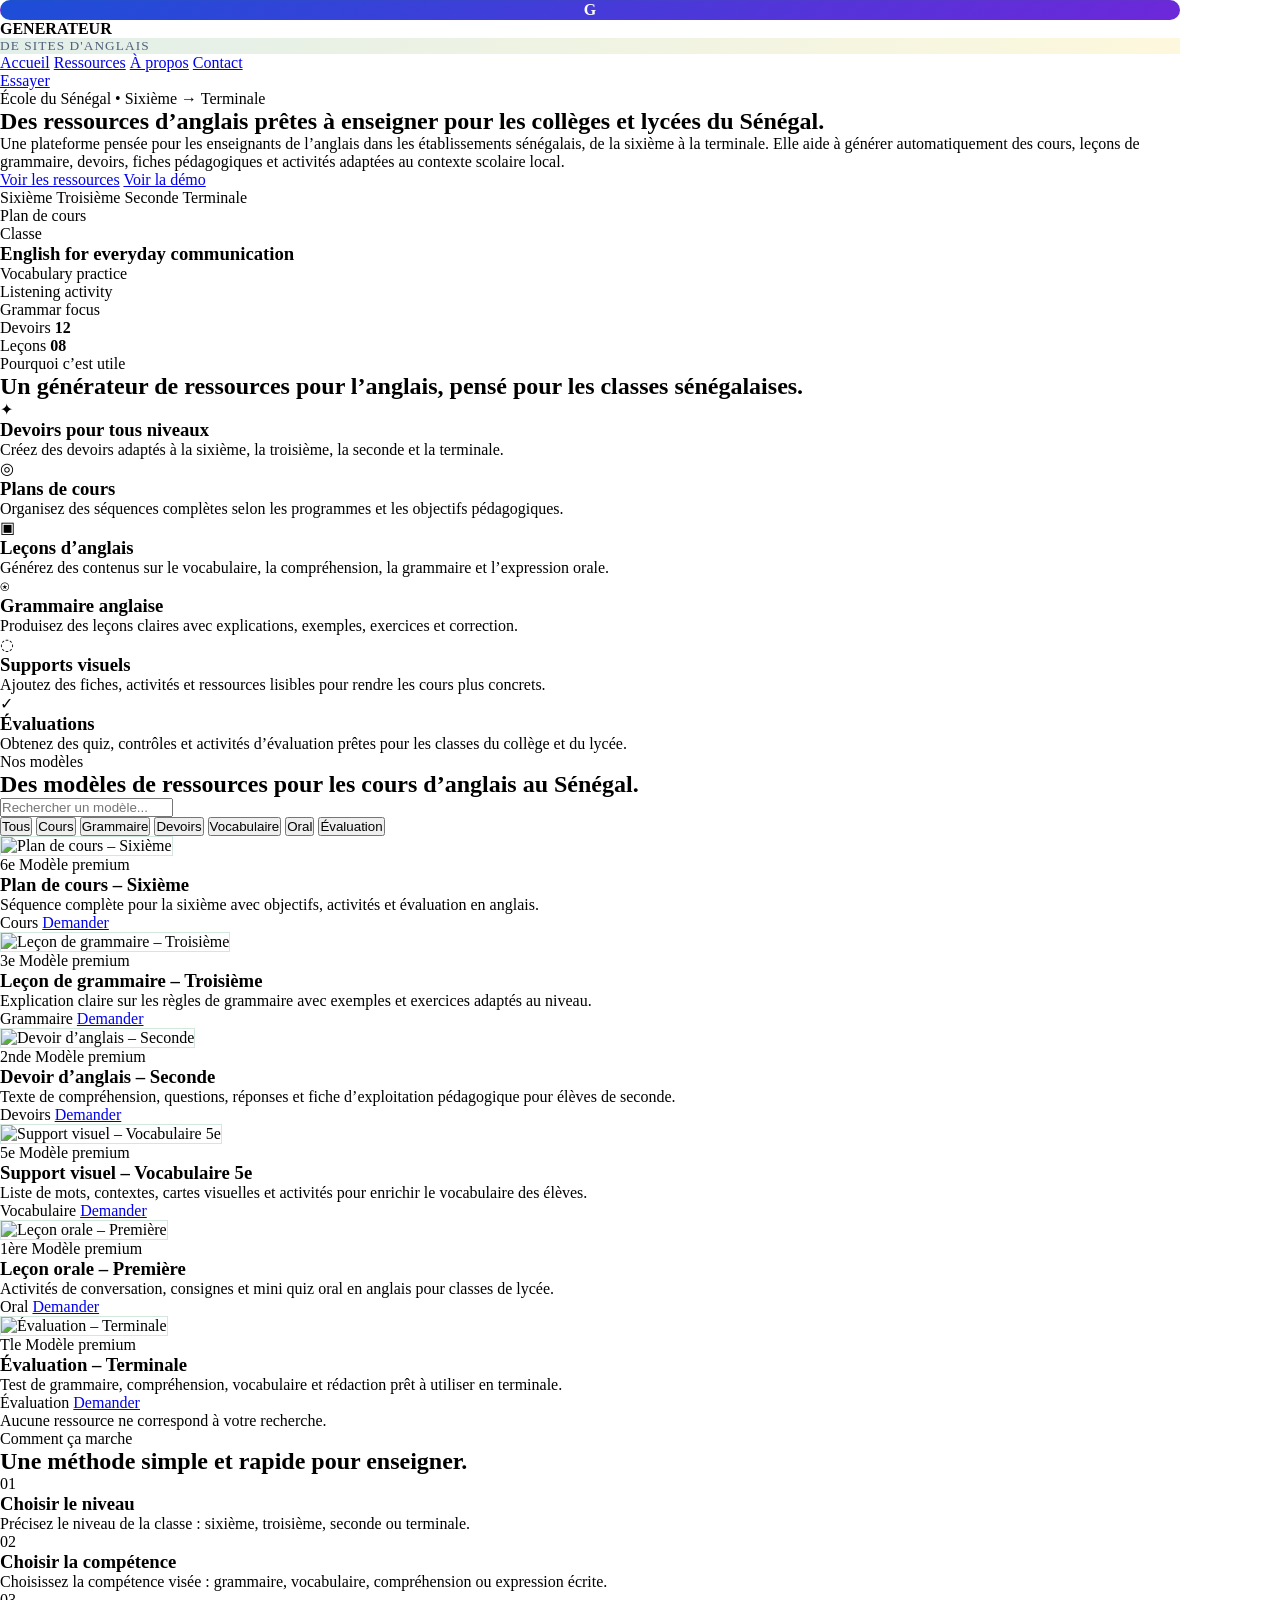
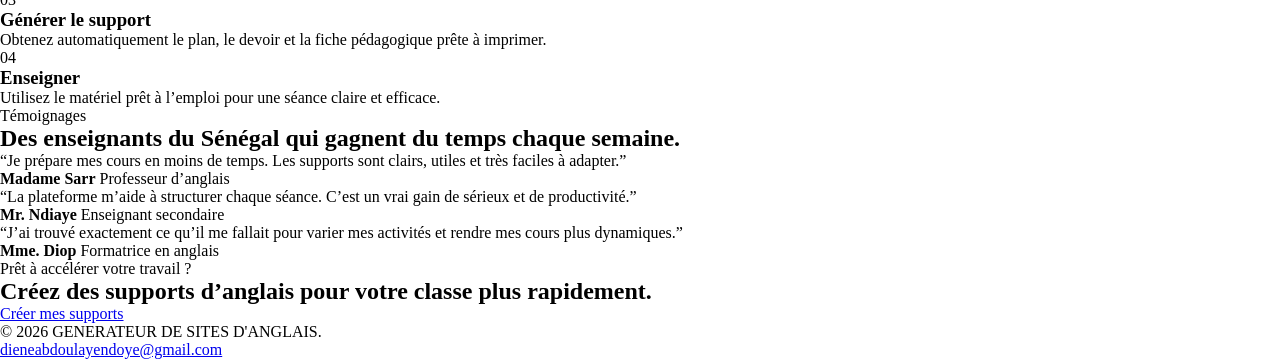
==== commit 664e542f: "Align site for Senegalese English schools Update messaging, resources, imagery, and design for Seneg" ====
--- a/index.html
+++ b/index.html
@@ -39,12 +39,12 @@
       <section class="hero">
         <div class="container hero-grid">
           <div class="hero-copy">
-            <span class="badge">Générateur automatique de contenus</span>
-            <h1>Générez des leçons d’anglais, plans de cours et exercices en quelques minutes.</h1>
+            <span class="badge">École du Sénégal • Sixième → Terminale</span>
+            <h1>Des ressources d’anglais prêtes à enseigner pour les collèges et lycées du Sénégal.</h1>
             <p>
-              Une plateforme pensée pour les professeurs d’anglais qui veulent créer automatiquement des cours,
-              des leçons de grammaire, des devoirs, des activités de compréhension et des ressources pédagogiques
-              prêtes à utiliser en classe.
+              Une plateforme pensée pour les enseignants de l’anglais dans les établissements sénégalais, de la sixième
+              à la terminale. Elle aide à générer automatiquement des cours, leçons de grammaire, devoirs, fiches
+              pédagogiques et activités adaptées au contexte scolaire local.
             </p>
 
             <div class="hero-actions">
@@ -53,9 +53,10 @@
             </div>
 
             <div class="hero-trust">
-              <span>Plans de cours</span>
-              <span>Leçons automatiques</span>
-              <span>Grammaire anglaise</span>
+              <span>Sixième</span>
+              <span>Troisième</span>
+              <span>Seconde</span>
+              <span>Terminale</span>
             </div>
           </div>
 
@@ -71,7 +72,7 @@
                 <div class="panel-card large-card">
                   <div class="mini-head">
                     <p>Plan de cours</p>
-                    <span>Term 1</span>
+                    <span>Classe</span>
                   </div>
                   <h3>English for everyday communication</h3>
                   <ul>
@@ -84,11 +85,11 @@
                 <div class="panel-grid">
                   <div class="panel-card small-card">
                     <span>Devoirs</span>
-                    <strong> 12 </strong>
+                    <strong>12</strong>
                   </div>
                   <div class="panel-card small-card accent">
                     <span>Leçons</span>
-                    <strong> 08 </strong>
+                    <strong>08</strong>
                   </div>
                 </div>
               </div>
@@ -101,39 +102,39 @@
         <div class="container">
           <div class="section-intro">
             <span class="eyebrow">Pourquoi c’est utile</span>
-            <h2>Un générateur de cours, leçons et exercices pour enseigner l’anglais plus facilement.</h2>
+            <h2>Un générateur de ressources pour l’anglais, pensé pour les classes sénégalaises.</h2>
           </div>
 
           <div class="features-grid">
             <article class="feature-card">
               <div class="feature-icon">✦</div>
-              <h3>Devoirs automatiques</h3>
-              <p>Créez des devoirs d’anglais adaptés au niveau, au thème et à l’objectif pédagogique.</p>
+              <h3>Devoirs pour tous niveaux</h3>
+              <p>Créez des devoirs adaptés à la sixième, la troisième, la seconde et la terminale.</p>
             </article>
             <article class="feature-card">
               <div class="feature-icon">◎</div>
               <h3>Plans de cours</h3>
-              <p>Organisez des séquences complètes avec objectifs, activités, exercices et progression.</p>
+              <p>Organisez des séquences complètes selon les programmes et les objectifs pédagogiques.</p>
             </article>
             <article class="feature-card">
               <div class="feature-icon">▣</div>
               <h3>Leçons d’anglais</h3>
-              <p>Générez des leçons sur le vocabulaire, la compréhension, l’expression et la langue.</p>
+              <p>Générez des contenus sur le vocabulaire, la compréhension, la grammaire et l’expression orale.</p>
             </article>
             <article class="feature-card">
               <div class="feature-icon">⍟</div>
               <h3>Grammaire anglaise</h3>
-              <p>Produisez des leçons de grammaire avec explications, exemples et exercices corrigés.</p>
+              <p>Produisez des leçons claires avec explications, exemples, exercices et correction.</p>
             </article>
             <article class="feature-card">
               <div class="feature-icon">◌</div>
               <h3>Supports visuels</h3>
-              <p>Ajoutez des fiches, images et matériels de classe pour rendre les cours plus vivants.</p>
+              <p>Ajoutez des fiches, activités et ressources lisibles pour rendre les cours plus concrets.</p>
             </article>
             <article class="feature-card">
               <div class="feature-icon">✓</div>
               <h3>Évaluations</h3>
-              <p>Obtenez des quiz, contrôles et activités d’évaluation prêtes à utiliser en classe.</p>
+              <p>Obtenez des quiz, contrôles et activités d’évaluation prêtes pour les classes du collège et du lycée.</p>
             </article>
           </div>
         </div>
@@ -144,7 +145,7 @@
           <div class="section-intro split-intro">
             <div>
               <span class="eyebrow">Nos modèles</span>
-              <h2>Plusieurs modèles de sites prêts à personnaliser.</h2>
+              <h2>Des modèles de ressources pour les cours d’anglais au Sénégal.</h2>
             </div>
             <div class="search-wrap">
               <input id="searchInput" type="search" placeholder="Rechercher un modèle..." aria-label="Rechercher un modèle" />
@@ -170,29 +171,29 @@
         <div class="container">
           <div class="section-intro center-intro">
             <span class="eyebrow">Comment ça marche</span>
-            <h2>Une méthode simple et rapide.</h2>
+              <h2>Une méthode simple et rapide pour enseigner.</h2>
           </div>
 
           <div class="workflow-grid">
             <article class="workflow-step">
               <span>01</span>
               <h3>Choisir le niveau</h3>
-              <p>Définissez le public, le niveau et le thème de la séance.</p>
+              <p>Précisez le niveau de la classe : sixième, troisième, seconde ou terminale.</p>
             </article>
             <article class="workflow-step">
               <span>02</span>
               <h3>Choisir la compétence</h3>
-              <p>Choisissez la cible : grammaire, vocabulaire, oral ou écriture.</p>
+              <p>Choisissez la compétence visée : grammaire, vocabulaire, compréhension ou expression écrite.</p>
             </article>
             <article class="workflow-step">
               <span>03</span>
               <h3>Générer le support</h3>
-              <p>Obtenez automatiquement le plan, le devoir et la ressource.</p>
+              <p>Obtenez automatiquement le plan, le devoir et la fiche pédagogique prête à imprimer.</p>
             </article>
             <article class="workflow-step">
               <span>04</span>
               <h3>Enseigner</h3>
-              <p>Utilisez le matériel prêt à l’emploi pour votre cours.</p>
+              <p>Utilisez le matériel prêt à l’emploi pour une séance claire et efficace.</p>
             </article>
           </div>
         </div>
@@ -202,7 +203,7 @@
         <div class="container">
           <div class="section-intro center-intro">
             <span class="eyebrow">Témoignages</span>
-            <h2>Des enseignants qui gagnent du temps chaque semaine.</h2>
+            <h2>Des enseignants du Sénégal qui gagnent du temps chaque semaine.</h2>
           </div>
 
           <div class="testimonial-grid">
@@ -235,7 +236,7 @@
         <div class="container cta-box">
           <div>
             <span class="eyebrow">Prêt à accélérer votre travail ?</span>
-            <h2>Créez des ressources d’anglais plus rapidement.</h2>
+            <h2>Créez des supports d’anglais pour votre classe plus rapidement.</h2>
           </div>
           <a class="btn btn-primary" href="contact.html">Créer mes supports</a>
         </div>
--- a/styles.css
+++ b/styles.css
@@ -24,17 +24,20 @@
   scroll-behavior: smooth;
 }
 
-body {
-  font-family: "Inter", sans-serif;
-  color: var(--text);
+  --primary: #0f7a46;
+  --primary-dark: #0b5a34;
+  --secondary: #f3c64d;
+  --senegal-red: #c1272d;
+  --senegal-gold: #f5d742;
+  --senegal-green: #0d7a46;
   background:
     radial-gradient(circle at top left, rgba(30, 64, 175, 0.18), transparent 24%),
     radial-gradient(circle at bottom right, rgba(168, 85, 247, 0.14), transparent 22%),
     linear-gradient(180deg, #f9fbff 0%, #edf3ff 20%, #f6f8fd 100%);
   line-height: 1.6;
-}
-
-body::before {
+    radial-gradient(circle at top left, rgba(19, 122, 70, 0.12), transparent 24%),
+    radial-gradient(circle at bottom right, rgba(193, 39, 45, 0.10), transparent 22%),
+    linear-gradient(180deg, #fffef8 0%, #eef9f2 18%, #f7f9fb 100%);
   content: "";
   position: fixed;
   inset: 0;
@@ -42,51 +45,60 @@
   background: linear-gradient(120deg, rgba(255,255,255,0.18), rgba(255,255,255,0));
 }
 
-a {
+  background: linear-gradient(120deg, rgba(245,215,66,0.08), rgba(255,255,255,0));
+}
+
+body::after {
+  content: "";
+  position: fixed;
+  inset: 0;
+  pointer-events: none;
+  background-image: linear-gradient(rgba(13, 122, 70, 0.02) 1px, transparent 1px), linear-gradient(90deg, rgba(193, 39, 45, 0.02) 1px, transparent 1px);
+  background-size: 26px 26px;
   text-decoration: none;
   color: inherit;
 }
 
 img {
   max-width: 100%;
-  display: block;
-}
-
-button,
+  border: 1px solid rgba(15, 122, 70, 0.18);
+}
+  background: rgba(15, 122, 70, 0.08);
+  color: var(--primary-dark);
 input {
   font: inherit;
 }
 
 .container {
   width: min(1180px, calc(100% - 32px));
-  margin: 0 auto;
-}
-
+  background: linear-gradient(135deg, var(--primary), var(--senegal-red));
+}
+  box-shadow: 0 16px 30px rgba(15, 122, 70, 0.2);
 .site-header {
   position: sticky;
   top: 0;
   z-index: 20;
-  background: rgba(255, 255, 255, 0.82);
+  border: 1px solid rgba(15, 122, 70, 0.12);
   backdrop-filter: blur(14px);
-  border-bottom: 1px solid rgba(15, 23, 42, 0.06);
+  box-shadow: 0 10px 22px rgba(15, 122, 70, 0.08);
   box-shadow: 0 12px 24px rgba(15, 23, 42, 0.02);
 }
-
+  background: linear-gradient(135deg, rgba(15, 122, 70, 0.28), rgba(245, 215, 66, 0.18));
 .nav-wrap {
   display: flex;
   align-items: center;
   justify-content: space-between;
   min-height: 82px;
-  gap: 20px;
-}
+  border: 1px solid rgba(15, 122, 70, 0.15);
+  background: rgba(15, 122, 70, 0.06);
 
 .brand {
   display: inline-flex;
   align-items: center;
-  gap: 12px;
-}
-
-.brand strong {
+  border: 1px solid rgba(15, 122, 70, 0.08);
+}
+
+  box-shadow: 0 16px 38px rgba(15, 122, 70, 0.08);
   display: block;
   font-size: 0.82rem;
   letter-spacing: 0.12em;
@@ -95,37 +107,37 @@
 .brand small {
   display: block;
   color: var(--muted);
-  font-size: 0.68rem;
+  background: linear-gradient(135deg, rgba(15, 122, 70, 0.12), rgba(245, 215, 66, 0.18));
   letter-spacing: 0.08em;
 }
 
 .brand-mark {
   display: grid;
   place-items: center;
-  width: 40px;
-  height: 40px;
+  background: linear-gradient(135deg, rgba(15, 122, 70, 0.12), rgba(245, 215, 66, 0.1));
+  border-color: rgba(15, 122, 70, 0.18);
   border-radius: 12px;
   background: linear-gradient(135deg, var(--primary), var(--secondary));
   color: white;
   font-weight: 800;
-  box-shadow: 0 12px 25px rgba(79, 70, 229, 0.25);
-}
-
+  border: 1px solid rgba(15, 122, 70, 0.08);
+}
+  box-shadow: 0 18px 30px rgba(15, 122, 70, 0.08);
 .main-nav {
   display: flex;
-  align-items: center;
+  background: linear-gradient(135deg, rgba(15, 122, 70, 0.12), rgba(245, 215, 66, 0.12));
   gap: 28px;
   color: var(--muted);
 }
 
-.main-nav a {
+  background: linear-gradient(135deg, rgba(15, 122, 70, 0.14), rgba(245, 215, 66, 0.12));
   font-weight: 500;
   transition: color 0.2s ease;
 }
-
+  border: 1px solid rgba(15, 122, 70, 0.08);
 .main-nav a:hover {
   color: var(--text);
-}
+  box-shadow: 0 16px 32px rgba(15, 122, 70, 0.08);
 
 .btn {
   display: inline-flex;
@@ -134,28 +146,28 @@
   border-radius: 999px;
   padding: 0.92rem 1.45rem;
   font-weight: 700;
-  letter-spacing: -0.02em;
+  background: linear-gradient(135deg, rgba(15, 122, 70, 0.1), rgba(245, 215, 66, 0.12));
   transition: transform 0.2s ease, box-shadow 0.2s ease;
 }
 
 .btn:hover {
   transform: translateY(-1px);
 }
-
+  border: 1px solid rgba(15, 122, 70, 0.08);
 .btn-primary {
   background: linear-gradient(135deg, var(--primary), #6d5efc);
-  color: #fff;
+  box-shadow: 0 18px 34px rgba(15, 122, 70, 0.08);
   box-shadow: 0 16px 30px rgba(79, 70, 229, 0.22);
 }
 
 .btn-secondary {
   background: #fff;
   color: var(--text);
-  border: 1px solid var(--line);
+  background: linear-gradient(135deg, #0b5a34 0%, #0f7a46 32%, #f3c64d 100%);
 }
 
 .hero {
-  padding: 92px 0 68px;
+  box-shadow: 0 30px 60px rgba(11, 90, 52, 0.22);
 }
 
 .hero-grid {
@@ -164,7 +176,7 @@
   gap: 36px;
   align-items: center;
 }
-
+  background: linear-gradient(135deg, rgba(15, 122, 70, 0.12), rgba(245, 215, 66, 0.12));
 .badge {
   display: inline-flex;
   align-items: center;
@@ -755,49 +767,330 @@
   color: #7dd3fc;
 }
 
-.demo-metric-grid {
-  display: grid;
-  grid-template-columns: repeat(2, minmax(0, 1fr));
+.demo-preview-stack {
+  display: grid;
   gap: 12px;
 }
 
-.demo-metric {
-  background: rgba(255,255,255,0.05);
-  border: 1px solid rgba(255,255,255,0.05);
+.demo-screen {
+  min-height: 94px;
   border-radius: 18px;
-  padding: 14px 12px;
-  color: #f8fafc;
-}
-
-.demo-metric span {
+  border: 1px solid rgba(255,255,255,0.09);
+  display: flex;
+  align-items: flex-end;
+  justify-content: flex-start;
+  padding: 12px;
+  font-weight: 700;
+  color: white;
+  background: linear-gradient(135deg, rgba(59,130,246,0.28), rgba(168,85,247,0.22));
+}
+
+.demo-screen span {
+  background: rgba(15, 23, 42, 0.34);
+  border: 1px solid rgba(255,255,255,0.07);
+  border-radius: 999px;
+  padding: 0.42rem 0.7rem;
+  font-size: 0.7rem;
+}
+
+.screen-two {
+  background: linear-gradient(135deg, rgba(14,165,233,0.22), rgba(59,130,246,0.22));
+}
+
+.screen-three {
+  background: linear-gradient(135deg, rgba(16,185,129,0.22), rgba(59,130,246,0.18));
+}
+
+.screen-four {
+  background: linear-gradient(135deg, rgba(245, 215, 66, 0.28), rgba(193, 39, 45, 0.2));
+}
+
+.demo-preview-stack a {
+  color: white;
+  text-decoration: none;
+}
+
+.flow-hero {
+  padding: 82px 0 58px;
+}
+
+.flow-hero-grid {
+  display: grid;
+  grid-template-columns: 0.95fr 1.05fr;
+  align-items: center;
+  gap: 48px;
+}
+
+.flow-hero h1 {
+  margin-top: 16px;
+  max-width: 650px;
+  font-size: clamp(2.6rem, 5vw, 4.7rem);
+  line-height: 0.98;
+  letter-spacing: -0.07em;
+}
+
+.flow-hero p {
+  margin-top: 20px;
+  max-width: 610px;
+  color: var(--muted);
+  font-size: 1.08rem;
+}
+
+.flow-actions {
+  display: flex;
+  flex-wrap: wrap;
+  gap: 14px;
+  margin-top: 28px;
+}
+
+.app-mock {
+  min-height: 390px;
+  padding: 24px;
+  border: 1px solid rgba(15, 122, 70, 0.16);
+  border-radius: 28px;
+  background: linear-gradient(145deg, #0b5a34, #123d35 55%, #c1272d);
+  color: white;
+  box-shadow: 0 28px 60px rgba(11, 90, 52, 0.22);
+}
+
+.mock-top {
+  display: flex;
+  justify-content: space-between;
+  gap: 16px;
+  padding-bottom: 22px;
+  color: rgba(255, 255, 255, 0.76);
+  font-size: 0.78rem;
+}
+
+.mock-top b {
+  color: #f5d742;
+}
+
+.mock-welcome {
+  display: grid;
+  gap: 7px;
+  padding: 25px 0;
+  border-top: 1px solid rgba(255, 255, 255, 0.12);
+  border-bottom: 1px solid rgba(255, 255, 255, 0.12);
+}
+
+.mock-welcome small,
+.lesson-title small,
+.exam-head small {
+  color: rgba(255, 255, 255, 0.65);
+}
+
+.mock-welcome strong {
+  font-size: clamp(1.4rem, 3vw, 2.25rem);
+  line-height: 1.1;
+}
+
+.mock-choice-grid {
+  display: grid;
+  grid-template-columns: repeat(3, minmax(0, 1fr));
+  gap: 12px;
+  margin-top: 22px;
+}
+
+.mock-choice-grid > div,
+.lesson-lines > div,
+.question,
+.result-sheet {
+  background: rgba(255, 255, 255, 0.1);
+  border: 1px solid rgba(255, 255, 255, 0.13);
+  border-radius: 16px;
+}
+
+.mock-choice-grid > div {
+  display: grid;
+  gap: 8px;
+  padding: 16px;
+}
+
+.mock-choice-grid span,
+.mock-choice-grid small {
+  color: rgba(255, 255, 255, 0.64);
+  font-size: 0.75rem;
+}
+
+.mock-choice-grid b {
+  color: #f5d742;
+  font-size: 1.3rem;
+}
+
+.lesson-title,
+.exam-head {
+  display: grid;
+  gap: 8px;
+  padding: 24px 0;
+  border-top: 1px solid rgba(255, 255, 255, 0.12);
+  border-bottom: 1px solid rgba(255, 255, 255, 0.12);
+}
+
+.lesson-title strong,
+.exam-head strong {
+  font-size: 1.9rem;
+}
+
+.lesson-lines,
+.question {
+  display: grid;
+  gap: 12px;
+  margin-top: 18px;
+}
+
+.lesson-lines > div {
+  display: grid;
+  grid-template-columns: 38px 1fr auto;
+  align-items: center;
+  gap: 12px;
+  padding: 13px 14px;
+}
+
+.lesson-lines b,
+.question span,
+.result-actions b {
+  color: #f5d742;
+}
+
+.lesson-lines em {
+  color: #9be6b4;
+  font-size: 0.75rem;
+  font-style: normal;
+}
+
+.question {
+  grid-template-columns: 38px 1fr auto;
+  align-items: center;
+  gap: 12px;
+  padding: 15px;
+}
+
+.question p {
+  margin: 0;
+  color: rgba(255, 255, 255, 0.84);
+  font-size: 0.9rem;
+}
+
+.question i {
+  color: rgba(255, 255, 255, 0.65);
+  font-size: 0.75rem;
+  font-style: normal;
+}
+
+.exam-total {
+  display: flex;
+  justify-content: space-between;
+  margin-top: 20px;
+  color: rgba(255, 255, 255, 0.7);
+}
+
+.exam-total b {
+  color: #f5d742;
+}
+
+.result-sheet {
+  min-height: 280px;
+  padding: 24px;
+  background: #fffef8;
+  color: var(--text);
+}
+
+.result-brand {
+  display: flex;
+  justify-content: space-between;
+  gap: 12px;
+  color: var(--primary-dark);
+  font-size: 0.7rem;
+  font-weight: 800;
+  letter-spacing: 0.1em;
+}
+
+.result-brand span {
+  color: var(--senegal-red);
+}
+
+.result-sheet h3 {
+  margin-top: 32px;
+  font-size: 1.8rem;
+}
+
+.result-sheet p {
+  margin-top: 8px;
+  color: var(--muted);
+  font-size: 0.85rem;
+}
+
+.result-lines {
+  display: grid;
+  gap: 9px;
+  margin-top: 25px;
+}
+
+.result-lines span {
   display: block;
-  color: rgba(255,255,255,0.72);
-  font-size: 0.7rem;
-  margin-bottom: 8px;
-}
-
-.demo-metric strong {
-  font-size: 2rem;
-  letter-spacing: -0.05em;
-}
-
-.demo-metric.accent {
-  background: linear-gradient(135deg, rgba(59, 130, 246, 0.25), rgba(168, 85, 247, 0.12));
-}
-
-.demo-list {
-  display: flex;
-  flex-wrap: wrap;
-  gap: 8px;
-}
-
-.demo-list span {
-  background: rgba(255,255,255,0.06);
-  color: rgba(255,255,255,0.9);
-  border: 1px solid rgba(255,255,255,0.08);
+  height: 8px;
+  width: 100%;
   border-radius: 999px;
-  padding: 0.48rem 0.7rem;
-  font-size: 0.76rem;
+  background: #d9e8dc;
+}
+
+.result-lines span:nth-child(2) { width: 82%; }
+.result-lines span:nth-child(3) { width: 92%; }
+.result-lines span:nth-child(4) { width: 68%; }
+
+.result-actions {
+  display: flex;
+  gap: 10px;
+  margin-top: 26px;
+}
+
+.result-actions b {
+  padding: 0.5rem 0.7rem;
+  border-radius: 8px;
+  background: #eef9f2;
+  font-size: 0.72rem;
+}
+
+.flow-section {
+  padding: 24px 0 84px;
+}
+
+.flow-steps {
+  display: grid;
+  grid-template-columns: repeat(4, minmax(0, 1fr));
+  gap: 14px;
+}
+
+.flow-step-card {
+  display: grid;
+  gap: 6px;
+  min-height: 140px;
+  padding: 18px;
+  border: 1px solid var(--line);
+  border-radius: 18px;
+  background: rgba(255, 255, 255, 0.76);
+  box-shadow: 0 12px 26px rgba(15, 122, 70, 0.06);
+}
+
+.flow-step-card strong {
+  color: var(--primary);
+  font-size: 1.5rem;
+}
+
+.flow-step-card span {
+  font-weight: 800;
+}
+
+.flow-step-card small {
+  color: var(--muted);
+}
+
+.flow-step-card.active,
+.flow-step-card:hover {
+  border-color: rgba(15, 122, 70, 0.38);
+  background: linear-gradient(145deg, #eef9f2, #fff8dc);
+  transform: translateY(-3px);
 }
 
 .section-heading {
@@ -920,11 +1213,14 @@
   .hero-grid,
   .features-grid,
   .product-grid,
-  .workflow-grid {
+  .workflow-grid,
+  .flow-hero-grid,
+  .flow-steps {
     grid-template-columns: 1fr 1fr;
   }
 
-  .hero-grid {
+  .hero-grid,
+  .flow-hero-grid {
     grid-template-columns: 1fr;
   }
 }
@@ -952,7 +1248,8 @@
   .features-grid,
   .product-grid,
   .workflow-grid,
-  .testimonial-grid {
+  .testimonial-grid,
+  .flow-steps {
     grid-template-columns: 1fr;
   }
 
@@ -963,4 +1260,12 @@
   .search-wrap {
     width: 100%;
   }
-}
+
+  .mock-choice-grid {
+    grid-template-columns: 1fr;
+  }
+
+  .app-mock {
+    min-height: auto;
+  }
+}
